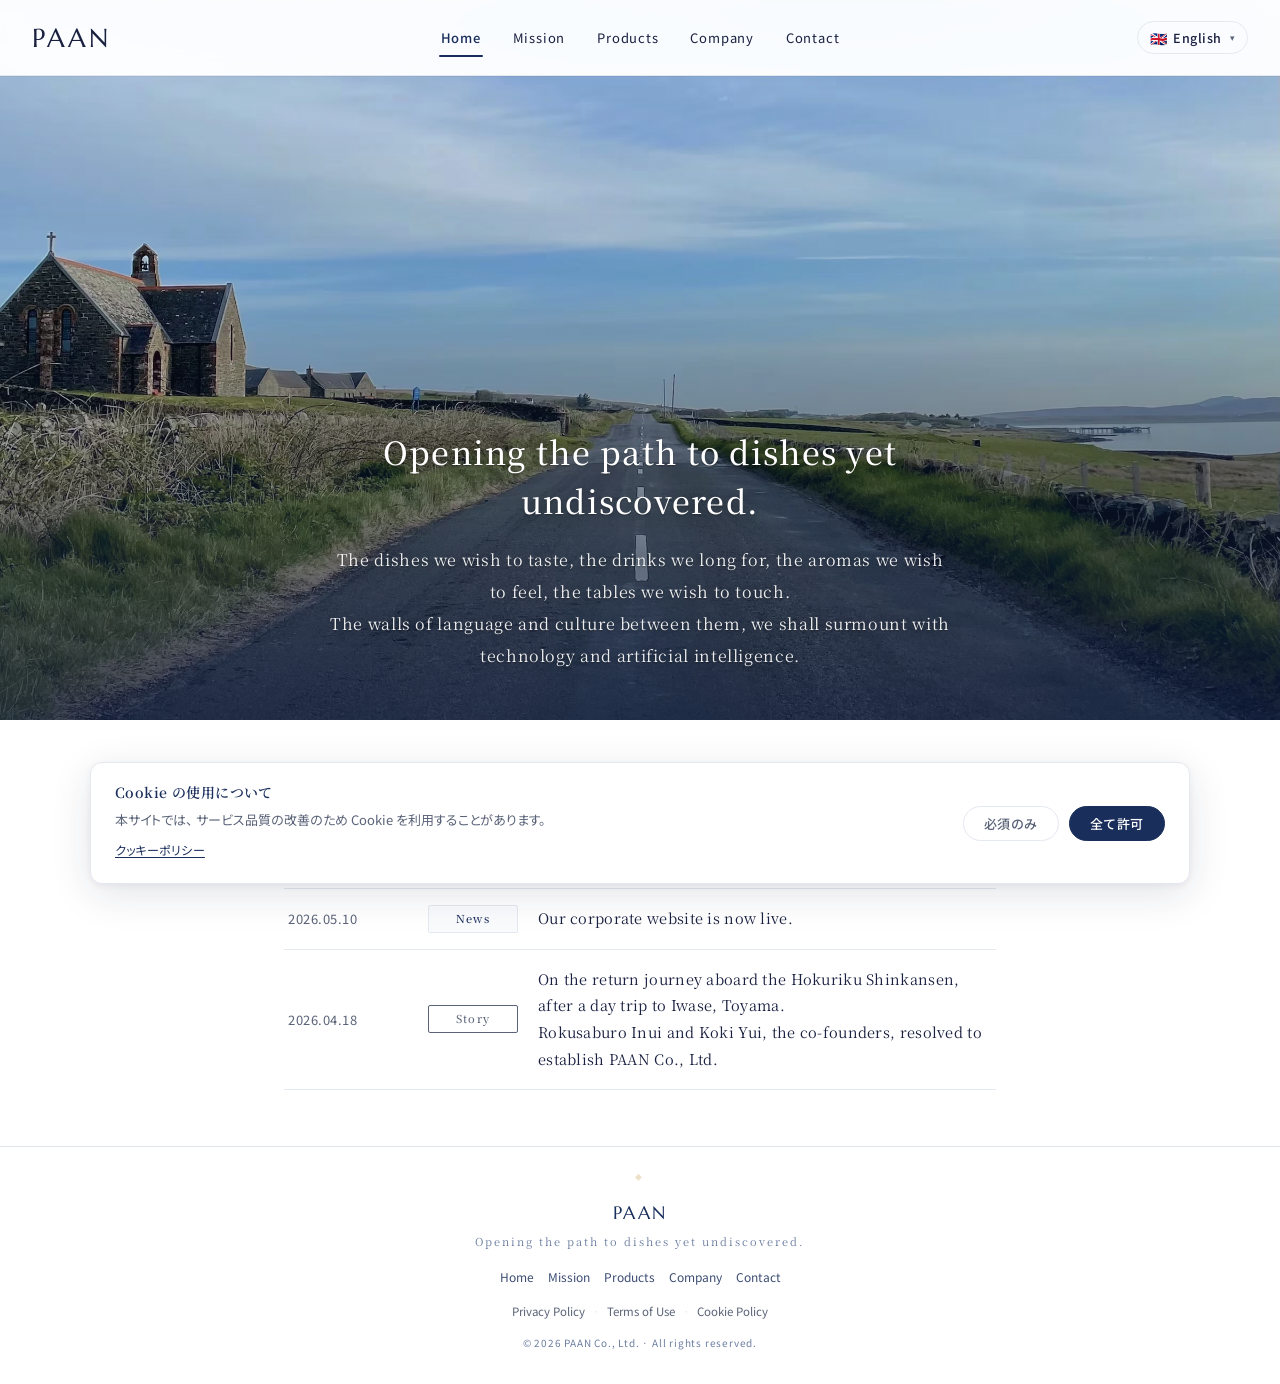
==== index.html @ 8533984a "v39: add planned launch dates to products, mission eyebrow to What We Miss, rewrite first product co" ====
<!DOCTYPE html>
<html lang="ja" class="no-js">
<head>
<meta charset="UTF-8">
<meta name="viewport" content="width=device-width, initial-scale=1.0, viewport-fit=cover">
<title data-i18n="seo.titles.index">株式会社PAAN — PAAN Co., Ltd.</title>
<meta name="description" data-i18n-attr="content:page.top.description" content="株式会社PAAN (PAAN Co., Ltd.) のコーポレートサイト。 食を通じた文化の橋渡しを、 テクノロジーと人工知能の力で。">
<meta name="keywords" data-i18n-attr="content:seo.keywords" content="株式会社PAAN, PAAN, 乾 禄三郎, 由井 恒輝">
<meta name="author" content="株式会社PAAN">
<meta name="publisher" content="株式会社PAAN">
<meta name="geo.region" content="JP-13">
<meta name="geo.placename" content="目黒区, 東京都">
<meta name="geo.position" content="35.6442;139.7000">
<meta name="ICBM" content="35.6442, 139.7000">
<meta name="theme-color" content="#1A2E5C">
<meta name="apple-mobile-web-app-title" content="PAAN">
<meta property="og:type" content="website">
<meta property="og:title" data-i18n-attr="content:seo.titles.index" content="株式会社PAAN — PAAN Co., Ltd.">
<meta property="og:description" data-i18n-attr="content:page.top.description" content="未だ見ぬ料理への道を拓く。">
<meta property="og:url" content="https://www.paan.co.jp/">
<meta property="og:site_name" data-i18n-attr="content:meta.site_name" content="株式会社PAAN">

<!-- SEO: canonical -->
<link rel="canonical" href="https://www.paan.co.jp/">

<!-- SEO: hreflang for 12 locales + x-default -->
<link rel="alternate" hreflang="ja" href="https://www.paan.co.jp/">
<link rel="alternate" hreflang="en" href="https://www.paan.co.jp/en">
<link rel="alternate" hreflang="zh-CN" href="https://www.paan.co.jp/zh-CN">
<link rel="alternate" hreflang="zh-TW" href="https://www.paan.co.jp/zh-TW">
<link rel="alternate" hreflang="ko" href="https://www.paan.co.jp/ko">
<link rel="alternate" hreflang="es" href="https://www.paan.co.jp/es">
<link rel="alternate" hreflang="fr" href="https://www.paan.co.jp/fr">
<link rel="alternate" hreflang="de" href="https://www.paan.co.jp/de">
<link rel="alternate" hreflang="it" href="https://www.paan.co.jp/it">
<link rel="alternate" hreflang="vi" href="https://www.paan.co.jp/vi">
<link rel="alternate" hreflang="id" href="https://www.paan.co.jp/id">
<link rel="alternate" hreflang="th" href="https://www.paan.co.jp/th">
<link rel="alternate" hreflang="x-default" href="https://www.paan.co.jp/">

<!-- OGP: og:image (= i18n.jsが言語別に書き換え) -->
<meta property="og:image" content="https://www.paan.co.jp/og/og-ja.png">
<meta property="og:image:width" content="1200">
<meta property="og:image:height" content="630">
<meta property="og:image:alt" content="PAAN">
<meta property="og:locale" content="ja_JP">
<meta property="og:locale:alternate" content="en_GB">
<meta property="og:locale:alternate" content="zh_CN">
<meta property="og:locale:alternate" content="zh_TW">
<meta property="og:locale:alternate" content="ko_KR">
<meta property="og:locale:alternate" content="es_ES">
<meta property="og:locale:alternate" content="fr_FR">
<meta property="og:locale:alternate" content="de_DE">
<meta property="og:locale:alternate" content="it_IT">
<meta property="og:locale:alternate" content="vi_VN">
<meta property="og:locale:alternate" content="id_ID">
<meta property="og:locale:alternate" content="th_TH">

<!-- Twitter Card -->
<meta name="twitter:card" content="summary_large_image">
<meta name="twitter:image" content="https://www.paan.co.jp/og/og-ja.png">

<link rel="icon" type="image/png" sizes="32x32" href="/favicon-32.png?v=39">
<link rel="icon" type="image/png" sizes="16x16" href="/favicon-16.png?v=39">
<link rel="shortcut icon" href="/favicon.ico?v=39">
<link rel="apple-touch-icon" sizes="180x180" href="/apple-touch-icon.png?v=39">
<link rel="manifest" href="/site.webmanifest">

<!-- v30.33: hero image preload for LCP -->
<link rel="preload" as="image" type="image/avif" href="/assets/hero/hero-islay-1600.avif" media="(min-width:721px)">
<link rel="preload" as="image" type="image/avif" href="/assets/hero/hero-islay-mobile-1200.avif" media="(max-width:720px)">
<link rel="preload" as="image" type="image/webp" href="/assets/hero/hero-islay-1600.webp" media="(min-width:721px)">
<link rel="preload" as="image" type="image/webp" href="/assets/hero/hero-islay-mobile-1200.webp" media="(max-width:720px)">
<link rel="preconnect" href="https://fonts.googleapis.com">
<link rel="preconnect" href="https://fonts.gstatic.com" crossorigin>
<link href="https://fonts.googleapis.com/css2?family=Marcellus&family=Playfair+Display:wght@400;500;600&family=Noto+Serif+JP:wght@400;500&family=Noto+Sans+JP:wght@400;500;700&display=swap" rel="stylesheet">

<link rel="stylesheet" href="/style.css?v=39">
<link rel="stylesheet" href="/cookie-consent.css?v=39">
<script src="/i18n.js" defer></script>
<script src="/header-footer.js" defer></script>
<script src="/paan-anim.js" defer></script>
<script src="/cookie-consent.js" defer></script>
<!-- v30.31: JSON-LD Organization for Google Knowledge Panel -->
<script type="application/ld+json">
{
  "@context": "https://schema.org",
  "@type": "Organization",
  "name": "株式会社PAAN",
  "alternateName": "PAAN Co., Ltd.",
  "url": "https://www.paan.co.jp",
  "logo": "https://www.paan.co.jp/icon-512.png",
  "image": "https://www.paan.co.jp/og/og-ja.png",
  "description": "食を通じて、 言葉と文化の壁を越え、 未だ見ぬ料理への道を拓く。 株式会社PAAN は、 PAAN シリーズを通じて、 食事の前にあるさまざまな悔しさにプロダクトで応えていきます。",
  "foundingDate": "2026-06-03",
  "founders": [
    {
      "@type": "Person",
      "name": "乾 禄三郎",
      "alternateName": "Rokusaburo INUI",
      "jobTitle": "代表取締役 / CEO"
    },
    {
      "@type": "Person",
      "name": "由井 恒輝",
      "alternateName": "Koki YUI",
      "jobTitle": "ジェネラルカウンセル / GC"
    }
  ],
  "address": {
    "@type": "PostalAddress",
    "streetAddress": "中目黒 3-5-20",
    "addressLocality": "目黒区",
    "addressRegion": "東京都",
    "postalCode": "153-0061",
    "addressCountry": "JP"
  },
  "sameAs": []
}
</script>

    <!-- v35: 他ページの prefetch (アイドル時に裏で取得、 遷移時に即時表示) -->
    <link rel="prefetch" href="/mission" as="document">
    <link rel="prefetch" href="/brand" as="document">
    <link rel="prefetch" href="/company" as="document">
    <link rel="prefetch" href="/contact" as="document">
    <link rel="prefetch" href="/message" as="document">
  </head>
<body data-site="paan">

<div id="site-header"></div>

<!-- HERO (v30.33: picture要素 + AVIF/WebP + fetchpriority=high で LCP 最適化) -->
<section class="hero">
  <picture class="hero-bg">
    <!-- AVIF: 最新ブラウザで使用 (= WebP より 30% 軽量) -->
    <source type="image/avif" media="(min-width:1280px)" srcset="/assets/hero/hero-islay-2400.avif">
    <source type="image/avif" media="(min-width:721px)" srcset="/assets/hero/hero-islay-1600.avif">
    <source type="image/avif" media="(min-width:481px)" srcset="/assets/hero/hero-islay-mobile-1200.avif">
    <source type="image/avif" srcset="/assets/hero/hero-islay-mobile-800.avif">
    <!-- WebP: フォールバック -->
    <source type="image/webp" media="(min-width:1280px)" srcset="/assets/hero/hero-islay-2400.webp">
    <source type="image/webp" media="(min-width:721px)" srcset="/assets/hero/hero-islay-1600.webp">
    <source type="image/webp" media="(min-width:481px)" srcset="/assets/hero/hero-islay-mobile-1200.webp">
    <source type="image/webp" srcset="/assets/hero/hero-islay-mobile-800.webp">
    <!-- 旧ブラウザ用 fallback (= WebPすら使えない場合) -->
    <img src="/assets/hero/hero-islay-1600.webp"
         alt=""
         loading="eager"
         fetchpriority="high"
         decoding="async"
         class="hero-bg-img">
  </picture>
  <div class="hero-content">
    <h1 class="hero-title" data-i18n="page.top.hero_title">未だ見ぬ料理への道を拓く。</h1>
    <p class="hero-sub" data-i18n="page.top.hero_sub">食べたい料理、 飲みたいお酒、 感じたい香り、 触れたい食卓。<br>その間にある言語と文化の壁を、 テクノロジーと人工知能の力で乗り越える。</p>
  </div>
</section>

<main class="page-wrap">

  <!-- NEWS -->
  <section class="info-section anim-reveal">
    <h2 class="info-h" data-i18n="page.top.news_h">お知らせ</h2>

    <ul class="news-list">
      <li class="news-item">
        <time class="news-date" datetime="2026-06-03">2026.06.03</time>
        <span class="news-tag tag-release" data-i18n="page.top.news_tag_release">設立</span>
        <span class="news-body" data-i18n="page.top.news_2026_06_03_release">株式会社PAANを設立予定です。</span>
      </li>
      <li class="news-item">
        <time class="news-date" datetime="2026-05-10">2026.05.10</time>
        <span class="news-tag tag-info" data-i18n="page.top.news_tag_info">お知らせ</span>
        <span class="news-body" data-i18n="page.top.news_2026_05_10_info">コーポレートサイトを公開しました。</span>
      </li>
      <li class="news-item">
        <time class="news-date" datetime="2026-04-18">2026.04.18</time>
        <span class="news-tag tag-story" data-i18n="page.top.news_tag_story">ストーリー</span>
        <span class="news-body" data-i18n="page.top.news_2026_04_18_story">新幹線の帰路、 富山県岩瀬町からの日帰り旅行を終えて。 共同創業者が、 株式会社PAAN の設立を決意しました。</span>
      </li>
    </ul>
  </section>

</main>

<div id="site-footer"></div>

</body>
</html>
---- style.css ----
/* ============================================
   PAAN Corporate Site v2
   menupaan.com 完全踏襲、 色のみ Royal Navy 系に置換
   ============================================ */

:root {
  /* === Color tokens === */
  /* menupaan: 主軸赤 #9B1C31 → PAAN: 主軸紺 #1A2E5C */
  --paan-primary:      #1A2E5C;   /* 主軸 royal navy (= menupaan #9B1C31 相当) */
  --paan-primary-deep: #0E1C3D;   /* hover 用 deep (= menupaan #7A1025 相当) */
  --paan-primary-soft: #6B7DA0;   /* sub label 紺グレー (= menupaan #C27680 相当) */
  --paan-gold:         #C9A961;   /* heritage gold (= menupaan diners theme と共通) */

  /* === Surfaces & lines === */
  --paan-bg:        #FFFFFF;
  --paan-card:      #FAFBFD;       /* 微寒色 (紺系の極淡い背景、 旧 #FDFAFB から青寄りへ) */
  --paan-line:      #E4E8F0;       /* menupaan #F0E4D9 相当 (紺系) */
  --paan-line-2:    #E0E5ED;       /* footer border 相当 (紺系統) */

  /* === Type colors === */
  --paan-ink:       #1A2040;       /* 本文 (= menupaan #3A1420 相当の濃紺) */
  --paan-ink-mid:   #5A6378;       /* 中間 (= menupaan #7A6968 相当) */
  --paan-ink-soft:  #8898B2;       /* 弱 (= menupaan #C27680 相当) */
}

* { margin:0; padding:0; box-sizing:border-box; }

/* v30.37: html背景を明示 (=ページ遷移時の黒チラつき防止) */
html {
  background:#FFFFFF;
}

body {
  font-family:'Noto Sans JP', -apple-system, 'Helvetica Neue', sans-serif;
  background:#FFFFFF;
  color:var(--paan-ink);
  line-height:1.8;
  -webkit-font-smoothing:antialiased;
  -moz-osx-font-smoothing:grayscale;
  text-rendering:optimizeLegibility;
  /* fixed header オフセット (menupaan踏襲) */
  padding-top:96px;
}

html { scroll-padding-top:108px; scroll-behavior:smooth; }

a { color:inherit; text-decoration:none; }

img { max-width:100%; height:auto; display:block; }

/* ============================================
   HEADER — menupaan.com 完全踏襲 (fixed + blur)
   ============================================ */
.mp-site-header {
  padding:20px 32px;
  display:flex;
  align-items:center;
  justify-content:space-between;
  border-bottom:1px solid var(--paan-line);
  background:rgba(255,255,255,0.96);
  backdrop-filter:saturate(160%) blur(14px);
  -webkit-backdrop-filter:saturate(160%) blur(14px);
  font-family:'Noto Sans JP', -apple-system, sans-serif;
  position:fixed;
  top:0; left:0; right:0;
  z-index:1000;
  will-change:transform;
  -webkit-transform:translate3d(0,0,0);
  transform:translate3d(0,0,0);
  box-shadow:0 1px 0 rgba(0,0,0,0.04);
}

.mp-site-header.mp-scrolled {
  box-shadow:0 2px 12px rgba(0,0,0,0.06);
}

.mp-site-header a { text-decoration:none; color:inherit; }

/* ロゴ — menupaan の MENU-PAAN 表記と完全同形式
   v3 (2026-05-10 ろくちゃん指示「ヘッダーnavの中央揃え微調整」):
   flex:1 を持たせて右側の mp-header-spacer (= flex:1) と対称化、
   ロゴ幅に依存せず mp-lp-nav が画面物理中央に揃う仕組み。 */
.mp-site-logo {
  font-family:'Marcellus', 'Noto Serif JP', serif;
  font-size:26px;
  color:var(--paan-primary);
  letter-spacing:3px;
  line-height:1;
  display:inline-flex;
  align-items:baseline;
  gap:10px;
  white-space:nowrap;
  flex-shrink:0;
  flex:1;
  justify-content:flex-start;
}

/* LP ナビ (menupaan踏襲: 中央寄せ、 下線 active 表示) */
.mp-lp-nav {
  display:flex;
  align-items:center;
  gap:28px;
  flex:1;
  justify-content:center;
}

.mp-lp-link {
  font-size:13px;
  letter-spacing:0.06em;
  color:#5a6378;
  padding:6px 2px;
  position:relative;
  transition:color 0.15s;
  white-space:nowrap;
}

.mp-lp-link:hover {
  color:var(--paan-primary);
}

.mp-lp-link.active {
  color:var(--paan-primary);
  font-weight:500;
}

.mp-lp-link.active::after {
  content:'';
  position:absolute;
  bottom:-2px;
  left:0; right:0;
  height:2px;
  border-radius:2px;
  background:var(--paan-primary);
}

/* 言語ドロップダウン (= 右側、 menupaan.com 完全踏襲)
   v17 (2026-05-11): 12言語対応の locale dropdown を追加
   ヘッダー右側に配置し、 mp-lp-nav (= 中央揃え) との左右対称を維持 */
.mp-locale-wrapper {
  position:relative;
  flex:1;
  display:flex;
  justify-content:flex-end;
}

.mp-locale-button {
  display:inline-flex;
  align-items:center;
  gap:6px;
  background:transparent;
  border:1px solid var(--paan-line);
  border-radius:999px;
  padding:6px 12px;
  font-family:'Noto Sans JP', sans-serif;
  font-size:12.5px;
  color:var(--paan-ink);
  cursor:pointer;
  transition:all 0.15s;
}

.mp-locale-button:hover {
  border-color:var(--paan-primary-soft);
  background:var(--paan-card);
}

.mp-locale-flag {
  font-size:14px;
  line-height:1;
}

.mp-locale-name {
  font-weight:500;
  letter-spacing:0.04em;
}

.mp-locale-arrow {
  font-size:9px;
  color:var(--paan-ink-mid);
  margin-left:2px;
}

.mp-locale-menu {
  position:absolute;
  top:calc(100% + 8px);
  right:0;
  min-width:280px;
  background:#FFFFFF;
  border:1px solid var(--paan-line);
  border-radius:8px;
  box-shadow:0 8px 24px rgba(26,32,64,0.10);
  padding:6px;
  display:none;
  grid-template-columns:1fr 1fr;
  gap:2px;
  z-index:1000;
}

.mp-locale-menu.is-open {
  display:grid;
}

.mp-locale-item {
  display:flex;
  align-items:center;
  gap:8px;
  padding:8px 10px;
  border-radius:6px;
  text-decoration:none;
  color:var(--paan-ink);
  font-size:12.5px;
  font-family:'Noto Sans JP', sans-serif;
  letter-spacing:0.02em;
  transition:background 0.12s;
}

.mp-locale-item:hover {
  background:var(--paan-card);
}

.mp-locale-item.is-current {
  background:var(--paan-card);
  font-weight:500;
}

.mp-locale-item-flag {
  font-size:15px;
  line-height:1;
  flex-shrink:0;
}

.mp-locale-item-name {
  flex:1;
  white-space:nowrap;
  overflow:hidden;
  text-overflow:ellipsis;
}

.mp-locale-item-check {
  color:var(--paan-primary);
  font-size:12px;
  margin-left:auto;
}

/* ============================================================
   v18: モバイル ハンバーガーメニュー + 全画面ドロワー
   デスクトップでは display:none、 モバイル (≤720px) で出現
   ============================================================ */
.mp-burger {
  display:none;
  flex-direction:column;
  justify-content:space-between;
  width:28px;
  height:20px;
  background:transparent;
  border:0;
  padding:0;
  cursor:pointer;
  flex-shrink:0;
}

.mp-burger-bar {
  display:block;
  width:100%;
  height:2px;
  background:var(--paan-primary);
  border-radius:2px;
  /* v30.36: 時間延長 + cubic-bezier で上品な変形 */
  transition: transform 0.4s cubic-bezier(0.68, -0.55, 0.27, 1.55), opacity 0.25s ease;
}

/* 開いた状態 (= ✕ 形に変形、 closeBtn を別途置くので任意) */
.mp-burger[aria-expanded="true"] .mp-burger-bar:nth-child(1) {
  transform:translateY(9px) rotate(45deg);
}
.mp-burger[aria-expanded="true"] .mp-burger-bar:nth-child(2) {
  opacity:0;
}
.mp-burger[aria-expanded="true"] .mp-burger-bar:nth-child(3) {
  transform:translateY(-9px) rotate(-45deg);
}

/* v30.10: MENU-PAAN完全踏襲のハンバーガー
   - ヘッダー直下、 右側に寄せた縦長パネル (= 全幅ではない)
   - 背景白 + 控えめshadow
   - 言語セクションはアコーディオン (= 初期は閉じて、 タップで展開) */
.mp-mobile-drawer {
  /* v30.37: 外側コンテナは即時表示/非表示。 アニメは drawer-inner で担当 */
  position:fixed;
  top:64px;
  left:0;
  right:0;
  bottom:0;
  background:transparent;
  z-index:9999;
  pointer-events:none;
  /* 閉じてる時は内側がアニメ後に invisible になるので、 クリックを透過 */
}

@media (max-width:480px) {
  .mp-mobile-drawer { top:60px; }
}

.mp-mobile-drawer.is-open {
  pointer-events:auto;
}

.mp-mobile-drawer-inner {
  position:absolute;
  top:0;
  right:0;
  /* v30.37: 上品な開閉アニメ */
  width:240px;
  max-width:calc(100vw - 28px);
  max-height:calc(100vh - 70px);
  background:#FFFFFF;
  padding:8px 0;
  overflow-y:auto;
  overflow-x:hidden;
  /* 動きの起点を右上 = 「メニューアイコンから生まれる」 ように
     初期 opacity:0 + translateY(-8px) + scale(0.96)
     開く時 (= is-open) はゆっくりふわっと開く (0.45秒)
     閉じる時 (= is-open外す) は素早く消える (0.22秒) */
  transform-origin: 100% 0;
  transform: translateY(-8px) scale(0.96);
  opacity: 0;
  visibility: hidden;
  transition:
    transform 0.22s cubic-bezier(0.4, 0, 1, 1),
    opacity 0.18s ease-out,
    visibility 0s linear 0.22s;
  box-shadow:0 14px 40px rgba(26, 46, 92, 0.18), 0 2px 10px rgba(26, 46, 92, 0.08);
  border:1px solid var(--paan-line);
  border-radius:10px;
  box-sizing:border-box;
}

.mp-mobile-drawer.is-open .mp-mobile-drawer-inner {
  transform: translateY(0) scale(1);
  opacity: 1;
  visibility: visible;
  /* 開く時はゆっくり、 上品なオーバーシュート風 cubic-bezier */
  transition:
    transform 0.45s cubic-bezier(0.16, 1, 0.3, 1),
    opacity 0.28s ease-out,
    visibility 0s linear 0s;
}

/* v30.37: ドロワー閉じる時もアニメを保持 (=is-open外しでcubic-bezier効く) */

/* v30.37: ドロワー内のメニュー項目を staggered で順番に登場
   ドロワー枠が動いてる途中から項目が現れ始める = 一連の流れに */
.mp-mobile-drawer .mp-mobile-link,
.mp-mobile-drawer .mp-mobile-locale-toggle {
  opacity: 0;
  transform: translateY(-4px);
  transition:
    opacity 0.3s ease-out,
    transform 0.4s cubic-bezier(0.16, 1, 0.3, 1);
}

.mp-mobile-drawer.is-open .mp-mobile-link,
.mp-mobile-drawer.is-open .mp-mobile-locale-toggle {
  opacity: 1;
  transform: translateY(0);
}

/* 順番遅延 — ドロワー枠が開き始めてから 0.15s 後に項目1番目が現れる、 以後 0.06s 間隔
   nav 5項目 + トグル = 計6項目 */
.mp-mobile-drawer.is-open .mp-mobile-link:nth-child(1)  { transition-delay: 0.15s; }
.mp-mobile-drawer.is-open .mp-mobile-link:nth-child(2)  { transition-delay: 0.21s; }
.mp-mobile-drawer.is-open .mp-mobile-link:nth-child(3)  { transition-delay: 0.27s; }
.mp-mobile-drawer.is-open .mp-mobile-link:nth-child(4)  { transition-delay: 0.33s; }
.mp-mobile-drawer.is-open .mp-mobile-link:nth-child(5)  { transition-delay: 0.39s; }
.mp-mobile-drawer.is-open .mp-mobile-locale-toggle      { transition-delay: 0.45s; }

/* v30.40: 言語アコーディオン展開時の locale-item を staggered で登場 */
.mp-mobile-locale-item {
  opacity: 0;
  transform: translateY(-4px);
  transition:
    opacity 0.25s ease-out,
    transform 0.3s cubic-bezier(0.16, 1, 0.3, 1);
}

/* アコーディオン展開状態 (= aria-expanded=true) */
.mp-mobile-locale-toggle[aria-expanded="true"] + .mp-mobile-locale-grid .mp-mobile-locale-item {
  opacity: 1;
  transform: translateY(0);
}

/* locale-item の staggered (= 12言語、 各40msずつ遅延) */
.mp-mobile-locale-toggle[aria-expanded="true"] + .mp-mobile-locale-grid .mp-mobile-locale-item:nth-child(1)  { transition-delay: 0.04s; }
.mp-mobile-locale-toggle[aria-expanded="true"] + .mp-mobile-locale-grid .mp-mobile-locale-item:nth-child(2)  { transition-delay: 0.08s; }
.mp-mobile-locale-toggle[aria-expanded="true"] + .mp-mobile-locale-grid .mp-mobile-locale-item:nth-child(3)  { transition-delay: 0.12s; }
.mp-mobile-locale-toggle[aria-expanded="true"] + .mp-mobile-locale-grid .mp-mobile-locale-item:nth-child(4)  { transition-delay: 0.16s; }
.mp-mobile-locale-toggle[aria-expanded="true"] + .mp-mobile-locale-grid .mp-mobile-locale-item:nth-child(5)  { transition-delay: 0.20s; }
.mp-mobile-locale-toggle[aria-expanded="true"] + .mp-mobile-locale-grid .mp-mobile-locale-item:nth-child(6)  { transition-delay: 0.24s; }
.mp-mobile-locale-toggle[aria-expanded="true"] + .mp-mobile-locale-grid .mp-mobile-locale-item:nth-child(7)  { transition-delay: 0.28s; }
.mp-mobile-locale-toggle[aria-expanded="true"] + .mp-mobile-locale-grid .mp-mobile-locale-item:nth-child(8)  { transition-delay: 0.32s; }
.mp-mobile-locale-toggle[aria-expanded="true"] + .mp-mobile-locale-grid .mp-mobile-locale-item:nth-child(9)  { transition-delay: 0.36s; }
.mp-mobile-locale-toggle[aria-expanded="true"] + .mp-mobile-locale-grid .mp-mobile-locale-item:nth-child(10) { transition-delay: 0.40s; }
.mp-mobile-locale-toggle[aria-expanded="true"] + .mp-mobile-locale-grid .mp-mobile-locale-item:nth-child(11) { transition-delay: 0.44s; }
.mp-mobile-locale-toggle[aria-expanded="true"] + .mp-mobile-locale-grid .mp-mobile-locale-item:nth-child(12) { transition-delay: 0.48s; }

/* reduced-motion: アニメ無効 */
@media (prefers-reduced-motion: reduce) {
  .mp-mobile-drawer-inner,
  .mp-mobile-drawer .mp-mobile-link,
  .mp-mobile-drawer .mp-mobile-locale-toggle,
  .mp-mobile-drawer .mp-mobile-locale-item {
    transition: none !important;
    transform: none !important;
  }
}

/* v30.10: クローズボタンは表示不要 */
.mp-mobile-close {
  display:none;
}

.mp-mobile-nav {
  display:flex;
  flex-direction:column;
  gap:0;
  margin-bottom:0;
}

.mp-mobile-link {
  /* v30.12: MENU-PAAN .mp-gear-item 完全踏襲
     padding:10px 18px / font-size:13px / 区切り線なし (= hover背景のみ) */
  display:flex;
  align-items:center;
  gap:8px;
  padding:10px 18px;
  font-family:'Noto Sans JP', sans-serif;
  font-size:13px;
  font-weight:400;
  color:var(--paan-ink);
  text-decoration:none;
  letter-spacing:0.02em;
  border-bottom:0;
  transition:background 0.12s, color 0.12s;
  box-sizing:border-box;
}

/* v30.15: ホームSVGアイコン */
.mp-mobile-link-icon {
  display:inline-flex;
  align-items:center;
  justify-content:center;
  color:var(--paan-ink-mid);
  flex-shrink:0;
  transition:color 0.12s;
}

.mp-mobile-link:hover .mp-mobile-link-icon,
.mp-mobile-link.active .mp-mobile-link-icon {
  color:var(--paan-primary);
}

.mp-mobile-link:hover {
  background:#F5F7FB;
  color:var(--paan-primary);
}

.mp-mobile-link.active {
  background:#F5F7FB;
  color:var(--paan-primary);
  font-weight:500;
}

.mp-mobile-locale-section {
  margin-top:0;
  padding-top:0;
  border-top:0;
}

/* v30.12: 言語アコーディオントグル MENU-PAAN .mp-gear-lang-summary 準拠
   = .mp-gear-item と同じパディング 10px 18px、 font-size 13px */
.mp-mobile-locale-toggle {
  display:flex;
  align-items:center;
  justify-content:space-between;
  width:100%;
  padding:10px 18px;
  background:transparent;
  border:0;
  border-top:1px solid var(--paan-line);
  cursor:pointer;
  font-family:'Noto Sans JP', sans-serif;
  font-size:13px;
  font-weight:400;
  color:var(--paan-ink);
  letter-spacing:0.02em;
  text-align:left;
  transition:background 0.12s, color 0.12s;
  box-sizing:border-box;
}

.mp-mobile-locale-toggle:hover {
  background:#F5F7FB;
  color:var(--paan-primary);
}

.mp-mobile-locale-toggle-label {
  font-family:'Noto Sans JP', sans-serif;
  font-size:13px;
  letter-spacing:0.02em;
  color:inherit;
  flex:1;
}

/* v30.15: 言語トグルの地球儀SVG */
.mp-mobile-locale-toggle-icon {
  display:inline-flex;
  align-items:center;
  justify-content:center;
  margin-right:8px;
  color:var(--paan-ink-mid);
  flex-shrink:0;
  transition:color 0.12s;
}

.mp-mobile-locale-toggle:hover .mp-mobile-locale-toggle-icon,
.mp-mobile-locale-toggle[aria-expanded="true"] .mp-mobile-locale-toggle-icon {
  color:var(--paan-primary);
}

.mp-mobile-locale-toggle-chevron {
  font-size:11px;
  color:var(--paan-ink-mid);
  transition:transform 0.15s ease;
  margin-left:8px;
}

.mp-mobile-locale-toggle[aria-expanded="true"] .mp-mobile-locale-toggle-chevron {
  transform:rotate(180deg);
}

.mp-mobile-locale-label {
  display:none;
}

/* v30.12: アコーディオン本体 MENU-PAAN .mp-gear-lang-list 準拠
   2列grid + 紺の薄背景 + fadeInアニメ */
.mp-mobile-locale-grid {
  display:none;
  grid-template-columns:1fr 1fr;
  gap:0;
  background:#F5F7FB;
  border-top:1px solid var(--paan-line);
  animation:paanLangFadeIn 0.18s ease-out;
}

.mp-mobile-locale-grid.is-expanded {
  display:grid;
}

@keyframes paanLangFadeIn {
  from { opacity:0; }
  to { opacity:1; }
}

.mp-mobile-locale-item {
  display:flex;
  align-items:center;
  gap:5px;
  /* v30.14: padding 14px/8px → 10px/6px、 gap 6px → 5px (= 240px幅に収める) */
  padding:9px 6px 9px 10px;
  border-radius:0;
  text-decoration:none;
  color:var(--paan-ink);
  font-size:12px;
  font-family:'Noto Sans JP', sans-serif;
  transition:background 0.12s, color 0.12s;
}

.mp-mobile-locale-item:hover,
.mp-mobile-locale-item:active {
  background:rgba(26,46,92,0.05);
  color:var(--paan-primary);
}

.mp-mobile-locale-item.is-current {
  color:var(--paan-primary);
  font-weight:500;
  background:rgba(26,46,92,0.04);
}

.mp-mobile-locale-flag {
  font-size:14px;
  line-height:1;
  flex-shrink:0;
}

.mp-mobile-locale-name {
  flex:1;
  white-space:nowrap;
  overflow:hidden;
  text-overflow:ellipsis;
}

.mp-mobile-locale-check {
  color:var(--paan-primary);
  font-size:11px;
  margin-left:auto;
}

@media (max-width:720px) {
  /* v18: モバイルでは PC用ナビ・言語ドロップダウンを隠して、 ハンバーガー方式に切替 */
  .mp-lp-nav { display:none !important; }
  .mp-locale-wrapper { display:none !important; }
  .mp-burger { display:flex !important; }
}

@media (max-width:720px) {
  body { padding-top:72px; }
  html { scroll-padding-top:84px; }
  .mp-site-header { padding:14px 18px; justify-content:space-between; }
  .mp-site-logo { font-size:20px; letter-spacing:2px; flex:0 0 auto; }
}

@media (max-width:480px) {
  .mp-site-header { padding:12px 16px; }
}

/* ============================================
   HERO (menupaan踏襲: 背景画像 + 白いoverlay)
   ============================================ */
/* ============================================
   HERO (v30: アイラ島写真を主役、 白文字 + 下からダークグラデーション)
   v30.1: bodyのpadding-top:96px に重ねるため、 margin-top:-96px + padding-top:96px
   ============================================ */
.hero {
  position:relative;
  /* v30.1: body の padding-top:96px を相殺してヘッダー裏まで広げる */
  margin-top:-96px;
  padding:96px 24px 0;
  /* v30: テキスト位置を下寄りに (= 道の手前 = ユーザー視点) */
  min-height:640px;
  display:flex;
  flex-direction:column;
  justify-content:flex-end;
  text-align:center;
  /* v34: プレースホルダを Royal Navy 暗系に統一
     旧 #FFFFFF (v31.3): 画像 fade-in 中に白が透けて「白フラッシュ」感が出てた
     新 #0E1C3D: 画像と同系色なので fade-in が静かに収まる */
  background-color: #0E1C3D;
  overflow:hidden;
}

/* v30.33: hero-bg = picture/img を背景画像のように敷く */
.hero-bg,
.hero-bg-img {
  position:absolute;
  inset:0;
  width:100%;
  height:100%;
  object-fit:cover;
  object-position:center center;
  z-index:0;
}

.hero-bg-img {
  /* v34: シンプル fade-in、 0.6s
     Royal Navy 暗背景の上に画像が静かに現れる */
  opacity:0;
  animation: heroFadeIn 0.6s ease-out forwards;
}

@keyframes heroFadeIn {
  from { opacity: 0; }
  to   { opacity: 1; }
}

/* hero-content は picture の上に重ねる */
.hero-content {
  position:relative;
  z-index:2;
  display:flex;
  flex-direction:column;
  justify-content:flex-end;
  flex:1;
}

/* デスクトップ高解像度 (v30.33: 画像はpicture要素が担当、 サイズだけ) */
@media (min-width:1280px) {
  .hero {
    min-height:720px;
  }
}

/* モバイル: 高さ調整 (v30.33: picture が縦構図 4:5 画像を担当) */
@media (max-width:720px) {
  .hero {
    min-height:620px;
    padding:96px 20px 0;
  }
  /* モバイルは縦構図、 道の真ん中をフォーカス */
  .hero .hero-bg-img {
    object-position:center 35%;
  }
}

@media (max-width:480px) {
  .hero {
    min-height:600px;
  }
}

/* v34.3: 下からのダークグラデーションオーバーレイ
   - 画像が現れた後 (0.4s delay) に暗グラデが上から乗ってくる
   - 旧 v34: 0s から opacity:1 → 画像 fade 中に 「暗背景+暗グラデ+薄画像」 で黒ちらつき発生
   - 新 v34.3: 画像が出揃ったタイミングで暗グラデが重なる → 黒ちらつき解消 */
.hero::before {
  content:'';
  position:absolute;
  inset:0;
  background:linear-gradient(
    180deg,
    rgba(14,28,61,0.05) 0%,
    rgba(14,28,61,0.15) 40%,
    rgba(14,28,61,0.55) 75%,
    rgba(14,28,61,0.78) 100%
  );
  z-index:1;
  pointer-events:none;
  opacity:0;
  animation: heroOverlayIn 0.5s ease-out 0.4s forwards;
}

@keyframes heroOverlayIn {
  from { opacity: 0; }
  to   { opacity: 1; }
}

/* v30.36: .hero > * は hero-content と ::before のみに適用 (= picture を除外)
   旧 .hero > * { position:relative; z-index:2 } は picture の position:absolute を潰してた */
.hero > .hero-content {
  position:relative;
  z-index:2;
}

.hero-title {
  font-family:'Noto Serif JP', serif;
  font-size:32px;
  font-weight:500;
  /* v30: 紺 → 白文字 */
  color:#FFFFFF;
  letter-spacing:0.04em;
  line-height:1.55;
  margin:0 auto 18px;
  max-width:680px;
  /* v30: 影で可読性ブースト */
  text-shadow:0 2px 24px rgba(0,0,0,0.45), 0 1px 2px rgba(0,0,0,0.3);
}

.hero-sub {
  font-family:'Noto Serif JP', serif;
  font-size:16px;
  font-weight:400;
  /* v30: 中間グレー → 白に近い淡色 */
  color:rgba(255,255,255,0.92);
  letter-spacing:0.04em;
  line-height:2;
  margin:0 auto 48px;
  max-width:620px;
  /* v22: CJK改行 (= 「乗り越える」割れ防止) — 維持 */
  word-break:keep-all;
  overflow-wrap:break-word;
  line-break:strict;
  text-wrap:pretty;
  /* v30: 影 */
  text-shadow:0 1px 16px rgba(0,0,0,0.5), 0 1px 2px rgba(0,0,0,0.35);
}

@media (max-width:720px) {
  .hero-title { font-size:26px; line-height:1.55; margin:0 auto 14px; }
  .hero-sub { font-size:14.5px; line-height:1.95; margin-bottom:36px; }
}

@media (max-width:480px) {
  .hero-title { font-size:23px; }
  .hero-sub { font-size:13.5px; margin-bottom:32px; }
}

/* ============================================
   SUB-HERO (v30: サブページ用ヒーロー、 4ページ個別画像)
   v30.2: 高さをトップヒーローと同等に拡大、 可読性改善
   ============================================ */
.sub-hero {
  position:relative;
  /* body padding-top:96px を相殺 */
  margin-top:-96px;
  padding:96px 24px 0;
  /* v30.2: トップヒーローと同等の存在感 */
  min-height:640px;
  display:flex;
  flex-direction:column;
  justify-content:flex-end;
  text-align:center;
  /* v34: プレースホルダを Royal Navy 暗に統一 (= 白フラッシュ防止) */
  background-color: #0E1C3D;
  overflow:hidden;
}

/* v30.33: sub-hero 内の picture/img を背景画像のように敷く (= hero と同じ仕組み) */
.sub-hero .hero-bg,
.sub-hero .hero-bg-img {
  position:absolute;
  inset:0;
  width:100%;
  height:100%;
  object-fit:cover;
  object-position:center center;
  z-index:0;
}

.sub-hero .hero-bg-img {
  /* v34: シンプル fade-in、 0.6s */
  opacity:0;
  animation: heroFadeIn 0.6s ease-out forwards;
}

.sub-hero .hero-content {
  position:relative;
  z-index:2;
  display:flex;
  flex-direction:column;
  justify-content:flex-end;
  flex:1;
}

@media (min-width:1280px) {
  .sub-hero { min-height:720px; }
}

@media (max-width:720px) {
  .sub-hero {
    /* v30.7: モバイルでも3:2横長を維持 (= 元画像の比率そのまま) */
    min-height:0;
    height:auto;
    aspect-ratio:3/2;
    padding:96px 16px 20px;
  }

  /* モバイル用グラデーション: 上はクリア、 下を濃くしてテキスト可読性確保 */
  .sub-hero::before {
    background:linear-gradient(
      180deg,
      rgba(14,28,61,0.10) 0%,
      rgba(14,28,61,0.10) 35%,
      rgba(14,28,61,0.50) 65%,
      rgba(14,28,61,0.80) 100%
    );
  }
}

@media (max-width:480px) {
  .sub-hero {
    aspect-ratio:3/2;
    min-height:0;
  }
}

/* v34: sub-hero の背景色プレースホルダも Royal Navy 暗に統一 (= 白フラッシュ防止) */
.sub-hero-mission,
.sub-hero-brand,
.sub-hero-message,
.sub-hero-company,
.sub-hero-contact { background-color: #0E1C3D; }

/* v34.3: sub-hero グラデーション、 画像が見え始めてから乗せる (黒ちらつき防止) */
.sub-hero::before {
  content:'';
  position:absolute;
  inset:0;
  background:linear-gradient(
    180deg,
    rgba(14,28,61,0.18) 0%,
    rgba(14,28,61,0.10) 35%,
    rgba(14,28,61,0.60) 70%,
    rgba(14,28,61,0.85) 100%
  );
  z-index:1;
  pointer-events:none;
  opacity:0;
  animation: heroOverlayIn 0.5s ease-out 0.4s forwards;
}

.sub-hero > * { position:relative; z-index:2; }

.sub-hero .page-eyebrow {
  font-family:'Marcellus', serif;
  font-size:13px;
  letter-spacing:0.28em;
  /* v30: ゴールド on dark (= 上品さブースト) */
  color:var(--paan-gold);
  text-transform:uppercase;
  margin:0 auto 18px;
  text-shadow:0 1px 12px rgba(0,0,0,0.6), 0 1px 2px rgba(0,0,0,0.4);
}

.sub-hero .page-title {
  font-family:'Noto Serif JP', serif;
  font-size:32px;
  font-weight:500;
  color:#FFFFFF;
  letter-spacing:0.04em;
  line-height:1.55;
  margin:0 auto 48px;
  max-width:680px;
  /* v30.2: 影を強化、 屋根や暗いエリアでも読めるように */
  text-shadow:0 2px 24px rgba(0,0,0,0.7), 0 1px 4px rgba(0,0,0,0.55), 0 0 1px rgba(0,0,0,0.4);
}

.sub-hero .page-title strong {
  font-weight:500;
  /* v30.3: main内の .page-title strong = 紺(--paan-primary) を上書き、 ヒーロー内では白 */
  color:#FFFFFF;
}

@media (max-width:720px) {
  .sub-hero .page-eyebrow { font-size:11px; letter-spacing:0.22em; margin-bottom:10px; }
  /* v30.7: 3:2比モバイル時、 高さ250px内にテキスト収めるためコンパクト化 */
  .sub-hero .page-title { font-size:21px; margin-bottom:16px; }
}

@media (max-width:480px) {
  .sub-hero .page-eyebrow { font-size:10px; margin-bottom:8px; }
  .sub-hero .page-title { font-size:18px; margin-bottom:14px; }
}

/* ============================================
   PAGE WRAP (menupaan踏襲: 760px / 48-24-40)
   ============================================ */
.page-wrap {
  max-width:760px;
  margin:0 auto;
  padding:48px 24px 40px;
}

.page-eyebrow {
  font-family:'Marcellus', serif;
  font-size:13px;
  color:var(--paan-primary-soft);
  letter-spacing:0.22em;
  text-transform:uppercase;
  text-align:center;
  margin-bottom:14px;
}

.page-title {
  font-family:'Noto Serif JP', serif;
  font-size:30px;
  font-weight:500;
  letter-spacing:0.05em;
  line-height:1.55;
  color:var(--paan-ink);
  text-align:center;
  margin-bottom:32px;
}

/* ============================================
   SECTIONS (menupaan info-section 完全踏襲)
   ============================================ */
.info-section {
  margin-bottom:40px;
}

.info-h {
  font-family:'Noto Serif JP', serif;
  font-size:20px;
  font-weight:500;
  letter-spacing:0.06em;
  color:var(--paan-ink);
  margin-bottom:20px;
  padding-bottom:14px;
  border-bottom:1px solid var(--paan-line);
}

.info-grid {
  background:var(--paan-card);
  border:1px solid var(--paan-line);
  border-radius:6px;
  padding:8px 24px;
}

.info-row {
  display:grid;
  grid-template-columns:180px 1fr;
  gap:20px;
  padding:16px 0;
  border-bottom:1px solid var(--paan-line);
}

.info-row:last-child { border-bottom:none; }

.info-key {
  font-family:'Noto Serif JP', serif;
  font-size:13.5px;
  color:var(--paan-ink-mid);
  letter-spacing:0.06em;
  /* v23: CJKの意味単位で折り返し (= 「ジェネラルカウンセ/ル」が割れる問題対応) */
  word-break:keep-all;
  overflow-wrap:break-word;
  line-break:strict;
}

.info-val {
  /* v30.29: 旧 Noto Sans (ボディ継承) → セリフ統一で温かみUP */
  font-family:'Noto Serif JP', 'Hiragino Mincho ProN', 'Yu Mincho', serif;
  font-size:14.5px;
  color:var(--paan-ink);
  line-height:1.85;
  letter-spacing:0.02em;
}

.info-val a {
  color:var(--paan-primary);
  border-bottom:1px solid var(--paan-primary);
  padding-bottom:1px;
}

/* ============================================
   NEWS LIST (info-section 内に置く想定)
   ============================================ */
.news-list {
  list-style:none;
  border-top:1px solid var(--paan-line);
}

.news-item {
  display:grid;
  grid-template-columns:120px 90px 1fr;
  gap:20px;
  align-items:center;
  padding:16px 4px;
  border-bottom:1px solid var(--paan-line);
}

.news-date {
  /* v30.16: 旧 Marcellus は数字「2026.06.03」 が旧スタイル数字 (oldstyle figures) で
     表示されて「へんてこりん」 だったため、 モダンな等幅寄りフォントに変更 */
  font-family:'SF Mono', 'Menlo', 'Consolas', 'Roboto Mono', 'Noto Sans JP', monospace, sans-serif;
  font-size:13px;
  letter-spacing:0.04em;
  color:var(--paan-ink-mid);
  font-variant-numeric:tabular-nums;
}

.news-tag {
  display:inline-block;
  font-family:'Noto Serif JP', serif;
  font-size:11px;
  font-weight:500;
  letter-spacing:0.10em;
  padding:3px 10px;
  border-radius:2px;
  text-align:center;
  white-space:nowrap;
}

.tag-release { background:var(--paan-primary); color:#FFFFFF; }
.tag-product { background:var(--paan-gold); color:#FFFFFF; }
.tag-info    { background:var(--paan-card); color:var(--paan-primary); border:1px solid var(--paan-line); }
.tag-story   { background:transparent; color:var(--paan-ink-mid); border:1px solid var(--paan-ink-mid); }

.news-body {
  /* v30.28: 旧 Noto Sans JP は人工的すぎたため、 サイト全体のセリフ系統に統一 */
  font-family:'Noto Serif JP', 'Hiragino Mincho ProN', 'Yu Mincho', serif;
  font-size:14.5px;
  color:var(--paan-ink);
  letter-spacing:0.02em;
  line-height:1.85;
  /* v37: i18n辞書の \n を改行として表示 (= 4/18 ストーリーの2行表示) */
  white-space:pre-line;
}

.news-body a {
  color:var(--paan-primary);
  border-bottom:1px solid var(--paan-primary);
  padding-bottom:1px;
}

@media (max-width:720px) {
  /* v30.17: モバイル時は「日付+タグ」 を1行目、 本文を2行目に
     縦方向の節約 (= 旧3行: 日付→タグ→本文 → 新2行: [日付タグ]→本文) */
  .news-item {
    grid-template-columns:auto auto 1fr;
    grid-template-areas:
      "date tag spacer"
      "body body body";
    column-gap:12px;
    row-gap:8px;
    padding:14px 4px;
    align-items:center;
  }
  .news-date { grid-area:date; }
  .news-tag { grid-area:tag; justify-self:start; }
  .news-body { grid-area:body; }
}

/* ============================================
   MISSION PAGE — menupaan 完全踏襲、 5章構成 + Founder's Story
   ============================================ */

/* セクション (info-section と並列の汎用) */
.section {
  margin-bottom:48px;
}

/* v30.8: page-wrap内の最後のセクションは下マージン削除 (= page-wrapのpadding-bottomで足りる) */
.page-wrap > .section:last-child,
.page-wrap > .info-section:last-child {
  margin-bottom:0;
}

.section-eyebrow-sm {
  font-family:'Marcellus', serif;
  font-size:12px;
  color:var(--paan-primary-soft);
  letter-spacing:0.18em;
  text-transform:uppercase;
  margin-bottom:12px;
}

.section-h {
  font-family:'Noto Serif JP', serif;
  font-size:22px;
  font-weight:500;
  letter-spacing:0.05em;
  line-height:1.6;
  color:var(--paan-ink);
  margin-bottom:24px;
  padding-bottom:16px;
  border-bottom:1px solid var(--paan-line);
}

.section-body p {
  font-family:'Noto Serif JP', serif;
  font-size:15.5px;
  line-height:1.95;
  letter-spacing:0.04em;
  color:var(--paan-ink);
  margin-bottom:20px;
}

.section-body p strong {
  color:var(--paan-primary);
  font-weight:500;
}

.section-body p:last-child { margin-bottom:0; }

/* v37: PAAN の由来 3項目リスト (= 汎/Pan/擬音) */
.name-origin-list {
  list-style:none;
  margin:0 0 24px;
  padding:0;
}
.name-origin-list li {
  font-family:'Noto Serif JP', serif;
  font-size:15px;
  line-height:1.9;
  letter-spacing:0.04em;
  color:var(--paan-ink);
  padding:14px 0 14px 28px;
  position:relative;
  border-bottom:1px solid var(--paan-line);
}
.name-origin-list li:last-child { border-bottom:none; }
.name-origin-list li::before {
  content:'◆';
  position:absolute;
  left:0;
  top:14px;
  color:var(--paan-gold, #C9A24B);
  font-size:11px;
  line-height:1.9;
}

/* page-title 内の strong (= 強調) */
.page-title strong {
  color:var(--paan-primary);
  font-weight:500;
}

/* ============ FOUNDER'S STORY (menupaan v315 踏襲) ============ */
.founder-section {
  margin-top:64px;
  padding:48px 0 0;
  border-top:1px solid var(--paan-line);
}

.founder-section .section-eyebrow-sm {
  font-family:'Marcellus', serif;
  font-size:11px;
  color:var(--paan-primary-soft);
  letter-spacing:0.24em;
  text-transform:uppercase;
  margin-bottom:14px;
  text-align:center;
}

.founder-section .section-h {
  font-family:'Noto Serif JP', serif;
  font-size:24px;
  font-weight:500;
  line-height:1.6;
  letter-spacing:0.04em;
  color:var(--paan-ink);
  text-align:center;
  margin-bottom:32px;
  padding-bottom:0;
  border-bottom:none;
}

.founder-story-body {
  font-family:'Noto Serif JP', serif;
  font-size:15px;
  line-height:1.95;
  color:var(--paan-ink);
  letter-spacing:0.03em;
}

.founder-story-body p {
  margin:0 0 18px;
}

.founder-story-body p:last-of-type {
  margin-bottom:0;
}

.founder-story-body em {
  font-family:'Marcellus', 'Noto Serif JP', serif;
  font-style:normal;
  font-weight:500;
  color:var(--paan-primary);
  letter-spacing:0.05em;
}

.founder-story-body strong {
  color:var(--paan-primary);
  font-weight:500;
}

.founder-divider {
  width:32px;
  height:1px;
  background:var(--paan-primary-soft);
  margin:24px auto;
  border:none;
}

/* 著者署名 (右揃え、 menupaan v316-perf15 踏襲) */
.founder-signature {
  text-align:right;
  margin-top:32px;
  display:flex;
  flex-direction:column;
  gap:6px;
}

.founder-signature-name {
  font-family:'Noto Serif JP', serif;
  font-size:18px;
  color:var(--paan-ink);
  letter-spacing:0.18em;
  font-weight:500;
  line-height:1.4;
}

.founder-signature-title {
  font-family:'Noto Serif JP', serif;
  font-size:12.5px;
  color:var(--paan-ink-mid);
  letter-spacing:0.06em;
  line-height:1.5;
  font-style:italic;
}

@media (max-width:720px) {
  .section { margin-bottom:32px; }
  .founder-section { margin-top:48px; padding-top:36px; }
  .founder-section .section-h { font-size:20px; line-height:1.55; margin-bottom:22px; }
  .founder-story-body { font-size:14px; line-height:1.9; }
  .founder-story-body p { margin-bottom:14px; }
}

/* ============================================
   MISSION PAGE — v6 全面書き直し対応
   ============================================ */

/* Opening statement card (page-title 直下の引用ブロック) */
.mission-statement {
  margin:8px 0 56px;
  padding:40px 32px;
  background:var(--paan-card);
  border:1px solid var(--paan-line);
  border-radius:6px;
  text-align:center;
}

.mission-lead {
  font-family:'Noto Serif JP', serif;
  font-size:18px;
  font-weight:500;
  line-height:2.1;
  letter-spacing:0.08em;
  color:var(--paan-primary);
  margin:0;
}

/* Story-style sections (Five Small Regrets) */
.story-lead {
  font-family:'Noto Serif JP', serif;
  font-size:17px;
  font-weight:500;
  letter-spacing:0.06em;
  color:var(--paan-primary);
  margin:32px 0 12px !important;
  line-height:1.6;
}

.section-body > .story-lead:first-child {
  margin-top:8px !important;
}

.story-divider {
  width:32px;
  height:1px;
  background:var(--paan-primary-soft);
  margin:32px auto;
  border:none;
  opacity:0.5;
}

.story-coda {
  margin-top:40px !important;
  padding-top:32px;
  border-top:1px solid var(--paan-line);
  font-family:'Noto Serif JP', serif;
  font-size:15.5px !important;
  line-height:2.0 !important;
  letter-spacing:0.04em !important;
  color:var(--paan-ink) !important;
}

@media (max-width:720px) {
  .mission-statement { padding:28px 22px; margin-bottom:40px; }
  .mission-lead { font-size:15px; line-height:2.0; letter-spacing:0.06em; }
  .story-lead { font-size:15px; margin:24px 0 10px !important; }
  .story-divider { margin:24px auto; }
  .story-coda { font-size:14px !important; padding-top:24px; margin-top:32px !important; }
}

/* ============================================
   BRAND PAGE
   ============================================ */
.brand-card {
  background:var(--paan-card);
  border:1px solid var(--paan-line);
  border-radius:6px;
  padding:32px 28px;
  margin-bottom:20px;
}

/* MENU-PAAN テーマカラーバリアント (= ボルドー基調)
   左側に2pxのアクセント帯を入れて、 ブランドの存在を視覚的に明示 */
.brand-card--menupaan {
  border-left:3px solid #9B1C31;
  background:linear-gradient(to right, rgba(155,28,49,0.025) 0%, var(--paan-card) 8%);
}

.brand-card--menupaan .status-dot-live {
  background:#9B1C31;
  box-shadow:0 0 0 0 rgba(155,28,49,0.55);
  animation:pulse-menupaan 2.4s infinite;
}

.brand-card--menupaan .brand-card-name {
  color:#9B1C31;
}

.brand-card--menupaan .brand-card-tagline {
  color:#7A1525;
}

@keyframes pulse-menupaan {
  0%   { box-shadow:0 0 0 0 rgba(155,28,49,0.45); }
  70%  { box-shadow:0 0 0 9px rgba(155,28,49,0); }
  100% { box-shadow:0 0 0 0 rgba(155,28,49,0); }
}

.brand-card-status {
  display:inline-flex;
  align-items:center;
  gap:8px;
  font-family:'Marcellus', serif;
  font-size:11.5px;
  letter-spacing:0.18em;
  text-transform:uppercase;
  color:var(--paan-ink-mid);
  margin-bottom:18px;
}

.status-dot {
  width:7px;
  height:7px;
  border-radius:50%;
  display:inline-block;
}

.status-dot-live {
  background:var(--paan-primary);
  box-shadow:0 0 0 0 rgba(26,46,92,0.55);
  animation:pulse 2.4s infinite;
}

@keyframes pulse {
  0%   { box-shadow:0 0 0 0   rgba(26,46,92,0.55); }
  70%  { box-shadow:0 0 0 9px rgba(26,46,92,0); }
  100% { box-shadow:0 0 0 0   rgba(26,46,92,0); }
}

.status-dot-soon { background:var(--paan-line); border:1px solid var(--paan-ink-soft); }

/* v38.1: プロダクトA「テスト中」 を赤で強調 (= 進行中の活気) */
.brand-card-status--testing { color:#9B1C31; }
.status-dot-testing {
  background:#9B1C31;
  box-shadow:0 0 0 0 rgba(155,28,49,0.55);
  animation:pulse-testing 2.4s infinite;
}
@keyframes pulse-testing {
  0%   { box-shadow:0 0 0 0   rgba(155,28,49,0.55); }
  70%  { box-shadow:0 0 0 9px rgba(155,28,49,0); }
  100% { box-shadow:0 0 0 0   rgba(155,28,49,0); }
}

.brand-card-name {
  font-family:'Marcellus', serif;
  font-size:28px;
  letter-spacing:0.10em;
  color:var(--paan-primary);
  margin-bottom:6px;
  font-weight:400;
}

.brand-card-name-sm {
  font-family:'Noto Serif JP', serif;
  font-size:17px;
  letter-spacing:0.05em;
  color:var(--paan-ink);
  margin-bottom:6px;
  font-weight:500;
}

.brand-card-tagline {
  font-family:'Noto Serif JP', serif;
  font-size:14px;
  letter-spacing:0.06em;
  color:var(--paan-primary);
  font-weight:500;
  margin-bottom:22px;
}

.brand-card-tagline-sm {
  font-size:12.5px;
  letter-spacing:0.04em;
  color:var(--paan-ink-soft);
  margin-bottom:18px;
}

.brand-card-body {
  font-family:'Noto Serif JP', serif;
  font-size:14px;
  line-height:1.95;
  color:var(--paan-ink);
  margin-bottom:22px;
  letter-spacing:0.03em;
}

.brand-card-body p { margin-bottom:14px; }
.brand-card-body p:last-child { margin-bottom:0; }

.brand-card-body strong {
  color:var(--paan-primary);
  font-weight:500;
}

.brand-features {
  list-style:none;
  background:#FFFFFF;
  border:1px solid var(--paan-line);
  padding:14px 18px;
  margin-top:14px;
  border-radius:4px;
}

.brand-features li {
  font-size:13px;
  line-height:1.95;
  color:var(--paan-ink-mid);
  padding:3px 0;
  letter-spacing:0.02em;
}

.brand-features strong {
  color:var(--paan-primary);
  font-weight:500;
  margin-right:6px;
}

/* CTA — menupaan の hero-cta 踏襲 */
.brand-card-cta {
  display:flex;
  gap:10px;
  flex-wrap:wrap;
}

.brand-cta-primary {
  display:inline-flex;
  align-items:center;
  gap:8px;
  font-family:'Noto Sans JP', sans-serif;
  font-size:13px;
  letter-spacing:0.10em;
  color:#FFFFFF;
  background:var(--paan-primary);
  padding:14px 32px;
  border:1.5px solid var(--paan-primary);
  border-radius:999px;
  font-weight:500;
  transition:all 0.15s;
}

.brand-cta-primary:hover {
  background:var(--paan-primary-deep);
  border-color:var(--paan-primary-deep);
  transform:translateY(-2px);
  box-shadow:0 6px 18px rgba(26,46,92,0.25);
}

.cta-arrow {
  transition:transform 0.15s;
}

.brand-cta-primary:hover .cta-arrow { transform:translateX(2px); }

/* MENU-PAAN テーマカラー (= ボルドー #9B1C31) オーバーライド
   /mission ページの MENU-PAAN プロダクト導線ボタンに適用 */
.brand-cta-primary--menupaan {
  background:#9B1C31;
  border-color:#9B1C31;
}
.brand-cta-primary--menupaan:hover {
  background:#7A1525;
  border-color:#7A1525;
  box-shadow:0 6px 18px rgba(155,28,49,0.28);
}

.brand-cta-secondary {
  display:inline-flex;
  align-items:center;
  font-family:'Noto Sans JP', sans-serif;
  font-size:13px;
  letter-spacing:0.10em;
  color:var(--paan-primary);
  background:#FFFFFF;
  padding:14px 28px;
  border:1.5px solid var(--paan-primary);
  border-radius:999px;
  font-weight:500;
  transition:all 0.15s;
}

.brand-cta-secondary:hover {
  background:rgba(26,46,92,0.06);
  transform:translateY(-2px);
  box-shadow:0 6px 18px rgba(26,46,92,0.15);
}

@media (max-width:720px) {
  .brand-card { padding:26px 22px; }
  .brand-card-name { font-size:24px; }
  .brand-card-cta { flex-direction:column; }
  .brand-cta-primary, .brand-cta-secondary { justify-content:center; text-align:center; }
}

/* ============================================
   BUSINESS LIST — 事業内容 (会社概要ページ)
   ============================================ */
.business-list {
  list-style:none;
  padding:0;
  margin:8px 0 0;
}

.business-list li {
  position:relative;
  padding:18px 0 18px 22px;
  border-bottom:1px solid var(--paan-line);
  /* v30.29: Noto Sans → Noto Serif でセリフ統一 */
  font-family:'Noto Serif JP', 'Hiragino Mincho ProN', 'Yu Mincho', serif;
  font-size:14.5px;
  line-height:1.85;
  color:var(--paan-ink);
}

.business-list li:first-child {
  padding-top:8px;
}

.business-list li:last-child {
  border-bottom:none;
  padding-bottom:8px;
}

.business-list li::before {
  content:"—";
  position:absolute;
  left:0;
  top:18px;
  color:var(--paan-primary-soft);
  font-weight:500;
}

.business-list li:first-child::before {
  top:8px;
}

.business-list li strong {
  color:var(--paan-primary);
  font-weight:500;
  font-size:15px;
  letter-spacing:0.02em;
}

/* v30.8: タイトル後半の span (= 「の企画・開発・運営」 等) を strong と同じ太字・色に統一 */
.business-list li > span:not(.business-sub) {
  color:var(--paan-primary);
  font-weight:500;
  font-size:15px;
  letter-spacing:0.02em;
}

.business-sub {
  display:block;
  margin-top:4px;
  font-size:12.5px;
  color:var(--paan-ink-mid);
  letter-spacing:0.02em;
  line-height:1.7;
  /* v27: CJK の単語の途中で改行しない (= 「シーン特/化型」 が割れる問題対応) */
  word-break:keep-all;
  overflow-wrap:break-word;
  line-break:strict;
}

@media (max-width:720px) {
  .business-list li { font-size:13.5px; padding:14px 0 14px 18px; }
  .business-list li strong { font-size:14px; }
  .business-list li > span:not(.business-sub) { font-size:14px; }
  .business-sub { font-size:12px; }
}

/* ============================================
   FOUNDERS GRID — menupaan完全踏襲
   ============================================ */
.founders-grid {
  display:grid;
  grid-template-columns:repeat(2, 1fr);
  gap:24px;
  margin-top:8px;
}

.founder-card {
  padding:0;
  background:var(--paan-card);
  border:1px solid var(--paan-line);
  border-radius:6px;
  overflow:hidden;
  display:flex;
  flex-direction:column;
}

/* 役員写真 (= 4:3 長方形、 オリジナル構図を活かす) */
.founder-photo-wrap {
  width:100%;
  aspect-ratio:4 / 3;
  background:#F0EDE6;
  overflow:hidden;
}

.founder-photo {
  width:100%;
  height:100%;
  object-fit:cover;
  object-position:center top;
  display:block;
}

.founder-photo--inui {
  /* 上半身が中心、 やや上寄りで顔がしっかり見えるように */
  object-position:center 22%;
}

.founder-photo--yui {
  /* 元写真の被写体が小さめなので scale で軽くズームイン
     乾さん写真と被写体サイズを揃える */
  object-position:center 35%;
  transform:scale(1.15);
  transform-origin:center 35%;
}

.founder-card-body {
  padding:28px 28px 32px;
  flex:1;
  display:flex;
  flex-direction:column;
}

.founder-role {
  font-family:'Marcellus', serif;
  font-size:11.5px;
  color:var(--paan-primary-soft);
  letter-spacing:0.22em;
  margin-bottom:10px;
  text-transform:uppercase;
}

.founder-name {
  font-family:'Noto Serif JP', serif;
  font-size:20px;
  font-weight:500;
  letter-spacing:0.04em;
  color:var(--paan-ink);
  margin-bottom:6px;
}

.founder-name-en {
  font-family:'Marcellus', serif;
  font-size:13px;
  color:var(--paan-ink-mid);
  letter-spacing:0.06em;
  margin-bottom:18px;
}

.founder-bio {
  font-family:'Noto Serif JP', serif;
  font-size:13.5px;
  line-height:1.95;
  color:var(--paan-ink);
  letter-spacing:0.02em;
  /* v30: 自然な禁則処理に戻す (= 句点ごとの強制改行を解消)
     word-break:keep-all は長文bioでは句点を境界扱いし、 各文ごとに改行されて読みにくい
     overflow-wrap:break-word のみで自然な折り返し */
  word-break:normal;
  overflow-wrap:break-word;
  line-break:auto;
  /* v35.1: text-wrap:pretty を撤去
     pretty は最終行のバランス取りで右端に余白を残す挙動があり、
     ろくちゃん要望の「幅いっぱい綺麗に改行」 が満たせなかった
     default (auto) で全幅を使いきる折り返しに戻す */
  text-wrap:auto;
  /* v30.4: i18n辞書の \n\n を段落区切りとして表示 */
  white-space:pre-line;
}

/* v30.21: 長い固有名詞・役職を改行禁止にする塊 (= founder bio用)
   例: 「1950年創業の串カツ専門店・株式会社串の坊」 が中途で改行されないように
   親 .founder-bio が white-space:pre-line だが、 子要素で nowrap を明示すれば上書きされる */
.founder-bio .nobr {
  white-space:nowrap;
  display:inline;
}

@media (max-width:720px) {
  .founders-grid { grid-template-columns:1fr; gap:14px; }
  .founder-card-body { padding:22px 22px 26px; }
  .founder-name { font-size:18px; }
  .founder-bio { font-size:13px; }
}

/* ============================================
   CONTACT
   ============================================ */
.contact-lead {
  font-family:'Noto Serif JP', serif;
  font-size:14.5px;
  line-height:2.0;
  color:var(--paan-ink-mid);
  text-align:center;
  max-width:600px;
  margin:0 auto 28px;
  letter-spacing:0.03em;
}

.contact-card {
  background:var(--paan-primary);
  color:#FFFFFF;
  padding:40px 32px;
  border-radius:6px;
  text-align:center;
}

.contact-card-eyebrow {
  font-family:'Marcellus', serif;
  font-size:12px;
  color:rgba(255,255,255,0.7);
  letter-spacing:0.22em;
  text-transform:uppercase;
  margin-bottom:14px;
}

.contact-email {
  display:inline-block;
  font-family:'Marcellus', serif;
  font-size:24px;
  color:#FFFFFF;
  letter-spacing:0.06em;
  border-bottom:1px solid rgba(255,255,255,0.5);
  padding-bottom:5px;
  margin-bottom:20px;
  transition:opacity 0.15s ease;
}

.contact-email:hover { opacity:0.8; }

.contact-note {
  font-family:'Noto Serif JP', serif;
  font-size:13px;
  line-height:1.95;
  color:rgba(255,255,255,0.8);
  max-width:500px;
  margin:0 auto;
  letter-spacing:0.02em;
}

.inquiry-grid {
  display:grid;
  grid-template-columns:1fr 1fr;
  gap:14px;
  margin-top:8px;
}

.inquiry-item {
  background:var(--paan-card);
  border:1px solid var(--paan-line);
  padding:22px 22px;
  border-radius:6px;
}

.inquiry-title {
  font-family:'Noto Serif JP', serif;
  font-size:14.5px;
  font-weight:500;
  letter-spacing:0.04em;
  color:var(--paan-primary);
  margin-bottom:8px;
}

.inquiry-body {
  font-family:'Noto Serif JP', serif;
  font-size:13px;
  line-height:1.95;
  color:var(--paan-ink-mid);
  letter-spacing:0.02em;
}

.inquiry-body a {
  color:var(--paan-primary);
  border-bottom:1px solid var(--paan-primary);
}

@media (max-width:720px) {
  .inquiry-grid { grid-template-columns:1fr; gap:10px; }
  .contact-card { padding:32px 22px; }
  .contact-email { font-size:18px; letter-spacing:0.04em; word-break:break-all; }
}

/* ============================================
   FOOTER — menupaan.com 完全踏襲
   ============================================ */
.mp-site-footer {
  background:#FFFFFF;
  color:var(--paan-primary);
  padding:24px 20px 32px;
  /* v30.9: フッター上余白を 48px → 24px に削減 (= page-wrap末尾の余白とのコンボで広すぎたため) */
  margin-top:24px;
  border-top:1px solid var(--paan-line-2);
  text-align:center;
  font-family:'Noto Sans JP', -apple-system, sans-serif;
}

.mp-site-footer a { text-decoration:none; color:inherit; }

.mp-footer-logo-link {
  display:inline-block;
  transition:opacity 0.15s;
}

.mp-footer-logo-link:hover { opacity:0.75; }

.mp-footer-logo {
  font-family:'Marcellus', serif;
  font-size:18px;
  letter-spacing:2.5px;
  color:var(--paan-primary);
  margin-bottom:2px;
}

.mp-footer-tag {
  font-family:'Noto Serif JP', serif;
  font-size:11px;
  letter-spacing:0.18em;
  color:var(--paan-primary-soft);
  margin-bottom:14px;
  font-weight:400;
}

.mp-footer-links {
  display:flex;
  justify-content:center;
  gap:14px;
  font-size:12px;
  margin-bottom:14px;
  flex-wrap:wrap;
}

.mp-footer-link {
  color:var(--paan-primary);
  opacity:0.85;
}

.mp-footer-link:hover {
  opacity:1;
  text-decoration:underline;
}

.mp-footer-copy {
  font-size:10px;
  color:var(--paan-primary-soft);
  letter-spacing:0.08em;
  margin-top:10px;
}

@media (max-width:380px) {
  .mp-footer-copy { font-size:9px; letter-spacing:0.04em; }
}

/* ============================================
   RESPONSIVE (menupaan踏襲)
   ============================================ */
@media (max-width:720px) {
  .page-wrap { padding:32px 22px 32px; }
  .page-title { font-size:23px; line-height:1.5; margin-bottom:20px; }
  .info-section { margin-bottom:32px; }
  .info-h { font-size:18px; }
  .info-grid { padding:4px 18px; }
  .info-row { grid-template-columns:140px 1fr; gap:12px; padding:14px 0; font-size:12.5px; }
  .info-key { font-size:12.5px; }
  .info-val { font-size:13px; }
  .section-h { font-size:19px; line-height:1.6; }
  .section-body p { font-size:14.5px; }
}

/* ============================================
   MESSAGE PAGE (v30.31) — 代表メッセージ
   ============================================ */
.message-article {
  max-width:720px;
  margin:0 auto;
  padding:8px 0 0;
}

.message-body {
  font-family:'Noto Serif JP', 'Hiragino Mincho ProN', 'Yu Mincho', serif;
  font-size:15.5px;
  line-height:2.1;
  color:var(--paan-ink);
  letter-spacing:0.03em;
}

/* v30.31 修正: 段落ごとに p で囲み、 word-break 系を section-body と同じ自然な挙動に */
.message-body p {
  margin:0 0 1.6em;
}

.message-body p:last-child {
  margin-bottom:0;
}

.message-body strong {
  font-weight:500;
  color:var(--paan-primary);
}

.message-signature {
  margin-top:40px;
  padding-top:24px;
  border-top:1px solid var(--paan-line);
  text-align:right;
}

.message-signature-role {
  font-family:'Noto Serif JP', serif;
  font-size:13px;
  color:var(--paan-ink-mid);
  letter-spacing:0.1em;
  margin-bottom:6px;
}

.message-signature-name {
  font-family:'Noto Serif JP', serif;
  font-size:20px;
  font-weight:500;
  color:var(--paan-ink);
  letter-spacing:0.06em;
}

.message-back {
  margin-top:32px;
  padding-top:20px;
  border-top:1px solid var(--paan-line);
  text-align:center;
}

.message-back a {
  font-family:'Noto Serif JP', serif;
  font-size:13.5px;
  color:var(--paan-primary);
  letter-spacing:0.06em;
  text-decoration:none;
  border-bottom:1px solid transparent;
  transition:border-color 0.18s;
  padding-bottom:2px;
}

.message-back a:hover {
  border-bottom-color:var(--paan-primary);
}

@media (max-width:720px) {
  .message-body { font-size:14.5px; line-height:2.0; }
  .message-signature-name { font-size:18px; }
  .message-signature { margin-top:48px; padding-top:24px; }
}

/* ============================================
   MESSAGE CTA (v30.31) — 会社概要から代表メッセージへの導線
   ============================================ */
.message-cta {
  margin-top:40px;
  text-align:center;
}

.message-cta-link {
  display:inline-flex;
  flex-direction:column;
  align-items:center;
  gap:10px;
  padding:24px 48px;
  background:var(--paan-card);
  border:1px solid var(--paan-line);
  border-radius:6px;
  text-decoration:none;
  transition:background 0.18s, border-color 0.18s, transform 0.18s;
}

.message-cta-link:hover {
  background:#FFFFFF;
  border-color:var(--paan-primary);
  transform:translateY(-1px);
}

.message-cta-eyebrow {
  font-family:'Marcellus', serif;
  font-size:11.5px;
  letter-spacing:0.22em;
  color:var(--paan-primary-soft);
  text-transform:uppercase;
}

.message-cta-label {
  font-family:'Noto Serif JP', serif;
  font-size:15px;
  font-weight:500;
  letter-spacing:0.06em;
  color:var(--paan-primary);
}

@media (max-width:720px) {
  .message-cta-link { padding:20px 32px; }
  .message-cta-label { font-size:14px; }
}

/* ============================================
   FOOTER LEGAL LINKS (v30.31)
   ============================================ */
.mp-footer-legal {
  display:flex;
  flex-wrap:wrap;
  justify-content:center;
  align-items:center;
  gap:4px 8px;
  margin-top:8px;
  margin-bottom:12px;
  font-family:'Noto Sans JP', sans-serif;
  font-size:11.5px;
  color:var(--paan-ink-mid);
}

.mp-footer-legal-link {
  color:var(--paan-ink-mid);
  text-decoration:none;
  transition:color 0.18s;
}

.mp-footer-legal-link:hover {
  color:var(--paan-primary);
}

.mp-footer-legal-sep {
  color:var(--paan-line-2);
}

/* ============================================
   v30.33 UX ANIMATIONS (3G配慮、 軽量)
   ============================================ */

/* prefers-reduced-motion: アニメ無効化 (= アクセシビリティ) */
@media (prefers-reduced-motion: reduce) {
  *, *::before, *::after {
    animation-duration:0.01ms !important;
    animation-iteration-count:1 !important;
    transition-duration:0.01ms !important;
    scroll-behavior:auto !important;
  }
}

/* ----- ヒーロー内テキスト staggered fade-in (= v31.2 CSS only)
   JS依存をなくして HTMLパース時点でアニメ確実発動、 戻り時の一瞬チラつき解消 ----- */
.hero-content .hero-title,
.hero-content .hero-sub,
.sub-hero .page-eyebrow,
.sub-hero .page-title {
  opacity: 0;
  transform: translateY(8px);
  animation: heroTextIn 0.9s ease-out forwards;
}

/* staggered delays (v34.3: 画像 0.6s → 暗グラデ 0.4-0.9s → テキスト 0.7s/0.85s の3段階) */
.hero-content .hero-title         { animation-delay: 0.7s; }
.hero-content .hero-sub           { animation-delay: 0.85s; }
.sub-hero .page-eyebrow           { animation-delay: 0.7s; }
.sub-hero .page-title             { animation-delay: 0.85s; }

/* 旧 .anim-hero-text クラス (= 後方互換) */
.anim-hero-text {
  opacity:0;
  transform:translateY(8px);
  animation:heroTextIn 0.9s ease-out forwards;
}

@keyframes heroTextIn {
  from {
    opacity:0;
    transform:translateY(8px);
  }
  to {
    opacity:1;
    transform:translateY(0);
  }
}

/* JS無効時のフォールバック (= 即表示) */
.no-js .anim-hero-text {
  opacity:1;
  transform:none;
  animation:none;
}

/* ----- スクロール reveal (=セクション登場) ----- */
.anim-reveal {
  opacity:0;
  transform:translateY(16px);
  transition:opacity 0.7s ease-out, transform 0.7s ease-out;
  will-change:opacity, transform;
}

.anim-reveal.revealed {
  opacity:1;
  transform:translateY(0);
}

/* JS無効時 / no-js: 即表示 */
.no-js .anim-reveal {
  opacity:1;
  transform:none;
  transition:none;
}

/* will-change を完了後にリセット (= GPU リソース節約) */
.anim-reveal.revealed {
  will-change:auto;
}

/* ----- リンク hover の滑らかさ (= 既存にtransitionが入ってない箇所への補強) ----- */
a {
  transition:color 0.2s ease-out, opacity 0.2s ease-out;
}

/* ----- ボタン subtle interaction ----- */
.btn-primary,
.message-cta-link,
.contact-cta {
  transition:background 0.2s ease-out, border-color 0.2s ease-out, transform 0.2s ease-out, box-shadow 0.2s ease-out;
}

.btn-primary:hover,
.contact-cta:hover {
  transform:translateY(-1px);
  box-shadow:0 4px 14px rgba(26, 46, 92, 0.12);
}

/* ----- 画像 fade-in の汎用版 (=lazyロード時) ----- */
.fade-in-img {
  opacity:0;
  transition:opacity 0.5s ease-out;
}
.fade-in-img.loaded {
  opacity:1;
}

/* ============================================
   v30.34 ページ遷移フェード (= View Transitions API)
   - 対応ブラウザ: Chrome 111+, Edge 111+, Safari 18+
   - 非対応ブラウザでは何も起きない (= 通常遷移、 ユーザーは違和感なし)
   ============================================ */
@view-transition {
  navigation: auto;
}

/* デフォルトの View Transition を上書き */
::view-transition-old(root),
::view-transition-new(root) {
  animation-duration: 0.45s;
  animation-timing-function: ease-out;
}

::view-transition-old(root) {
  animation-name: page-fade-out;
}

::view-transition-new(root) {
  animation-name: page-fade-in;
}

@keyframes page-fade-out {
  from { opacity: 1; }
  to   { opacity: 0; }
}

@keyframes page-fade-in {
  from { opacity: 0; }
  to   { opacity: 1; }
}

/* reduced-motion なら遷移アニメ無効 */
@media (prefers-reduced-motion: reduce) {
  ::view-transition-old(root),
  ::view-transition-new(root) {
    animation: none;
  }
}

/* v30.34: ページ遷移フェードアウト用 (= View Transitions非対応ブラウザ用 fallback) */
body {
  transition:opacity 0.28s ease-out;
}

body.page-fading-out {
  opacity:0;
}

@media (prefers-reduced-motion: reduce) {
  body, body.page-fading-out {
    transition:none;
    opacity:1;
  }
}

/* ============================================================
   v30.35 高級・知的・素敵化アップグレード (21項目)
   ============================================================ */

/* ========== TYPOGRAPHY REFINEMENTS ========== */

/* #1+#7: 黄金比系統の余白トークン (= 1.5x ratio: 8/12/20/32/52/84/136) */
:root {
  --paan-space-2xs: 8px;
  --paan-space-xs:  12px;
  --paan-space-sm:  20px;
  --paan-space-md:  32px;
  --paan-space-lg:  52px;
  --paan-space-xl:  84px;
  --paan-space-2xl: 136px;

  /* 黄金比をベースにした line-height */
  --paan-lh-tight:  1.45;
  --paan-lh-base:   1.7;
  --paan-lh-loose:  2.05;

  /* タイポ stack 階層 */
  --paan-serif: 'Noto Serif JP', 'Hiragino Mincho ProN', 'Yu Mincho', serif;
  --paan-sans:  'Noto Sans JP', -apple-system, 'Helvetica Neue', sans-serif;
  --paan-display: 'Marcellus', 'Playfair Display', 'Noto Serif JP', serif;
}

/* #3: 数字を比例フォント + 旧スタイル数字 (= 上品な数字組版) */
body {
  font-feature-settings: 'palt' 1, 'pkna' 1, 'pnum' 1;
  /* palt: 句読点の prop, pkna: かな prop, pnum: 数字 prop */
  text-spacing: trim-end;
}

/* #2: 句読点の二分四分処理 — 日本語組版の最高峰 */
/* CSS Text 4 の text-spacing で対応 (= 対応ブラウザは自動最適化) */
.section-body p,
.message-body p,
.info-val,
.business-list li,
.news-body,
.founder-bio {
  /* 句読点の前後を詰める = 日本語組版の品格 */
  text-spacing: auto;
  font-feature-settings: 'palt' 1, 'pnum' 1, 'pkna' 1, 'kern' 1;
  /* hanging punctuation: ぶら下げ組み = #6 */
  hanging-punctuation: allow-end last;
}

/* #5: 見出し letter-spacing 階層化 (= 大きい字ほど狭く) */
.hero-title {
  /* hero は最大級、 letter-spacing は控えめ */
  letter-spacing: 0.04em !important;
}
.page-title {
  letter-spacing: 0.06em !important;
}
.section-h {
  letter-spacing: 0.08em !important;
}
.info-h,
.founder-name {
  letter-spacing: 0.1em !important;
}
.page-eyebrow,
.section-eyebrow-sm {
  /* 小見出しは広く展開 (= シャネル等の高級ブランドの定番) */
  letter-spacing: 0.32em !important;
}

/* #4: 欧文と和文の間にエアスペース (= text-spacing: ideograph-alpha) */
.section-body p,
.message-body p,
.info-val,
.business-list li {
  text-spacing-trim: space-all;
}

/* #5 続き: 見出しのウェイト微調整 (= より繊細に) */
.section-h {
  font-weight: 400 !important;
}
.page-title strong {
  font-weight: 500 !important;
}

/* ========== SPACING REFINEMENTS ========== */

/* #7: page-wrap の余白 (= v30.37 更に詰めた、 フッターと本文の隙間最小化) */
.page-wrap {
  padding-top: 40px !important;
  padding-bottom: 32px !important;
}

/* モバイルではさらに詰める */
@media (max-width: 720px) {
  .page-wrap {
    padding-top: 28px !important;
    padding-bottom: 20px !important;
  }
}

/* #8: セクション間の余白 */
.info-section + .info-section {
  margin-top: 40px !important;
}

/* section-divider 自体の上下マージン (= 過剰だった) */
.section-divider {
  margin: 32px auto !important;
}

/* ========== GOLD GRADIENT BORDERS ========== */

/* #10: 罫線にゴールドグラデーション (= 中央が濃く端が薄い、 印刷物のような繊細さ) */
.info-h,
.section-h {
  border-bottom: none !important;
  position: relative;
  padding-bottom: var(--paan-space-xs) !important;
}

.info-h::after,
.section-h::after {
  content: '';
  position: absolute;
  bottom: 0;
  left: 0;
  right: 0;
  height: 1px;
  background: linear-gradient(
    to right,
    transparent 0%,
    var(--paan-line) 8%,
    var(--paan-gold) 50%,
    var(--paan-line) 92%,
    transparent 100%
  );
}

/* ========== SECTION DIVIDERS ========== */

/* #11: section 間に微小な装飾モチーフ (= 控えめに) */
.section-divider {
  display: flex;
  align-items: center;
  justify-content: center;
  gap: 14px;
  margin: 20px auto;
  max-width: 480px;
  color: var(--paan-gold);
}

.section-divider::before,
.section-divider::after {
  content: '';
  flex: 1;
  height: 1px;
  background: linear-gradient(
    to right,
    transparent,
    var(--paan-line),
    transparent
  );
}

.section-divider::after {
  background: linear-gradient(
    to left,
    transparent,
    var(--paan-line),
    transparent
  );
}

.section-divider-mark {
  font-size: 8px;
  letter-spacing: 0.5em;
  color: var(--paan-gold);
  font-family: serif;
  opacity: 0.7;
}

/* #12: page-eyebrow に細い縦罫を添える (= 章扉のような格) */
.section-eyebrow-sm {
  position: relative;
  display: inline-block;
  padding-left: 24px;
}

.section-eyebrow-sm::before {
  content: '';
  position: absolute;
  left: 0;
  top: 50%;
  transform: translateY(-50%);
  width: 1px;
  height: 14px;
  background: var(--paan-gold);
  opacity: 0.55;
}

/* ========== IMAGE FRAMES ========== */

/* #13: 画像の四隅にゴールドL字フレーム (= OGPと統一感) */
.founder-photo-wrap {
  position: relative;
  overflow: visible;
}

.founder-photo-wrap::before,
.founder-photo-wrap::after {
  content: '';
  position: absolute;
  width: 14px;
  height: 14px;
  border: 1px solid var(--paan-gold);
  opacity: 0.55;
  pointer-events: none;
  transition: opacity 0.3s ease-out;
}

.founder-photo-wrap::before {
  top: -6px;
  left: -6px;
  border-right: none;
  border-bottom: none;
}

.founder-photo-wrap::after {
  bottom: -6px;
  right: -6px;
  border-left: none;
  border-top: none;
}

.founder-card:hover .founder-photo-wrap::before,
.founder-card:hover .founder-photo-wrap::after {
  opacity: 0.85;
}

/* #14: founder 写真にセピア寄りトーン (= わずか、 5%程度) */
.founder-photo {
  filter: sepia(0.05) saturate(0.95);
  transition: filter 0.4s ease-out;
}

.founder-card:hover .founder-photo {
  filter: sepia(0) saturate(1);
}

/* ========== INTERACTIONS ========== */

/* #16: カーソルが繊細な丸点に (= デスクトップのみ) */
@media (hover: hover) and (pointer: fine) and (min-width: 1024px) {
  /* リンク・ボタンのhoverで上品な変化 */
  a:not(.mp-logo-link):not(.mp-footer-logo-link):hover {
    text-decoration-color: var(--paan-gold);
  }
}

/* #17: スクロール上でヒーロー画像が0.1倍 zoom-out (= 落ち着いたパララックス) */
.hero-bg-img,
.sub-hero .hero-bg-img {
  transform-origin: center center;
  transition: opacity 0.6s ease-out, transform 1.2s ease-out;
}

.hero.scrolled .hero-bg-img,
.sub-hero.scrolled .hero-bg-img {
  transform: scale(1.04);
}

/* #19: ハンバーガーメニューのオープン時に背景がうっすらブラー */
body.menu-open::after {
  content: '';
  position: fixed;
  inset: 0;
  background: rgba(26, 32, 64, 0.18);
  backdrop-filter: blur(6px);
  -webkit-backdrop-filter: blur(6px);
  z-index: 99;
  opacity: 0;
  animation: menuBackdropIn 0.32s ease-out forwards;
  pointer-events: none;
}

@keyframes menuBackdropIn {
  to { opacity: 1; }
}

/* ハンバーガーメニュー本体は最上層 (=既存のz-indexを上書き保証)
   v32: クラス名を実装に合わせて .mp-mobile-menu → .mp-mobile-drawer に修正 */
.mp-mobile-drawer {
  z-index: 100 !important;
}

/* ========== FOOTER FINISHING ========== */

/* #22: フッターに印章モチーフ (= 老舗・公式感、 微細に) */
.mp-site-footer {
  position: relative;
}

.mp-site-footer::before {
  content: '◆';
  display: block;
  text-align: center;
  font-size: 7px;
  color: var(--paan-gold);
  opacity: 0.35;
  margin-bottom: 14px;
  letter-spacing: 0.5em;
}

/* reduced-motion 配慮 */
@media (prefers-reduced-motion: reduce) {
  .hero-bg-img,
  .sub-hero .hero-bg-img,
  .hero.scrolled .hero-bg-img,
  .sub-hero.scrolled .hero-bg-img {
    transform: none !important;
  }
  body.menu-open::after {
    animation: none;
    opacity: 1;
  }
}


/* ============================================================
   v30.41 上品な追加アニメ 6項目セット
   ============================================================ */

/* ----- #1: リンク hover で下線が左から右にスーッと伸びる ----- */
.section-body p a,
.info-val a,
.business-list a,
.contact-card a,
.contact-email,
.message-back a {
  position: relative;
  text-decoration: none;
  background-image: linear-gradient(to right, currentColor, currentColor);
  background-size: 0% 1px;
  background-position: 0 100%;
  background-repeat: no-repeat;
  transition: background-size 0.4s ease-out;
}

.section-body p a:hover,
.info-val a:hover,
.business-list a:hover,
.contact-card a:hover,
.contact-email:hover,
.message-back a:hover {
  background-size: 100% 1px;
}

/* contact-email は既に下線あるので、 hover時のゴールド色変化のみ */
.contact-email {
  background: none;
  transition: border-color 0.3s ease-out, opacity 0.2s ease;
}
.contact-email:hover {
  border-bottom-color: var(--paan-gold);
  opacity: 1;
}

/* ----- #3: founder写真 Ken Burns効果 (= 微小なズーム + パン、 静止画が生きる) ----- */
.founder-photo {
  /* 既存の filter は維持、 transform 追加 */
  transform: scale(1.0);
  transition: transform 12s ease-out, filter 0.4s ease-out;
}

/* hover時 (= 写真にカーソルが乗った時) は通常 transform を Ken Burns 起動 */
.founder-card:hover .founder-photo {
  transform: scale(1.06) translate(-1%, -0.5%);
}

/* スクロール reveal で見えた時、 自動的に Ken Burns が動き出す */
.founder-card.revealed .founder-photo {
  animation: kenBurns 20s ease-in-out infinite alternate;
}

@keyframes kenBurns {
  0%   { transform: scale(1.0) translate(0, 0); }
  100% { transform: scale(1.05) translate(-1%, -1%); }
}

/* ----- #4: 見出しの下線 (=ゴールドグラデ) が viewport in 時に左→右に描画 ----- */
.info-h::after,
.section-h::after {
  /* 既存のグラデ罫線、 初期は幅 0 から開始 */
  transform: scaleX(0);
  transform-origin: left center;
  transition: transform 1.0s cubic-bezier(0.16, 1, 0.3, 1) 0.2s;
}

/* セクションが revealed (= viewport in) になったら下線が伸びる */
.info-section.revealed .info-h::after,
.section.revealed .section-h::after {
  transform: scaleX(1);
}

/* JS無効時のフォールバック: 即表示 */
.no-js .info-h::after,
.no-js .section-h::after {
  transform: scaleX(1);
  transition: none;
}

/* ----- #10: section-divider ◆ が viewport in 時に透明→ゴールド ----- */
.section-divider .section-divider-mark {
  opacity: 0;
  transition: opacity 1.2s ease-out 0.3s;
}

/* セクションが revealed になった隣の divider も発光 */
.section.revealed + .section-divider .section-divider-mark,
.info-section.revealed + .section-divider .section-divider-mark {
  opacity: 0.7;
}

/* 単独で divider が viewport にある場合 (= IntersectionObserver の対象に追加) */
.section-divider.revealed .section-divider-mark {
  opacity: 0.7;
}

.no-js .section-divider .section-divider-mark {
  opacity: 0.7;
  transition: none;
}

/* ----- #11: brand カード hover時、 ゴールド枠が外側からスッと出る ----- */
.brand-card {
  position: relative;
  transition: transform 0.4s ease-out, box-shadow 0.4s ease-out;
}

.brand-card::after {
  content: '';
  position: absolute;
  inset: -1px;
  border: 1px solid transparent;
  border-radius: inherit;
  pointer-events: none;
  transition: border-color 0.5s ease-out, inset 0.4s ease-out;
}

@media (hover: hover) and (pointer: fine) {
  .brand-card:hover {
    transform: translateY(-2px);
    box-shadow: 0 8px 24px rgba(26, 46, 92, 0.10);
  }

  .brand-card:hover::after {
    inset: -5px;
    border-color: var(--paan-gold);
    opacity: 0.5;
  }
}

/* ----- #12: page-eyebrow の縦罫が中央起点で上下に伸びる ----- */
.section-eyebrow-sm {
  display: inline-flex;
  align-items: center;
  position: relative;
  padding-left: 24px;
}

.section-eyebrow-sm::before {
  content: '';
  position: absolute;
  left: 0;
  top: 50%;
  width: 1px;
  background: var(--paan-gold);
  opacity: 0.55;
  /* 中央起点で上下に伸ばす */
  transform-origin: center center;
  transform: translateY(-50%) scaleY(0);
  height: 14px;
  transition: transform 0.6s cubic-bezier(0.16, 1, 0.3, 1) 0.15s;
}

.section.revealed .section-eyebrow-sm::before {
  transform: translateY(-50%) scaleY(1);
}

.no-js .section-eyebrow-sm::before {
  transform: translateY(-50%) scaleY(1);
  transition: none;
}

/* reduce-motion 対応 */
@media (prefers-reduced-motion: reduce) {
  .founder-photo,
  .founder-card.revealed .founder-photo {
    animation: none !important;
    transform: none !important;
  }
  .info-h::after,
  .section-h::after {
    transform: scaleX(1) !important;
    transition: none !important;
  }
  .section-eyebrow-sm::before {
    transform: translateY(-50%) scaleY(1) !important;
    transition: none !important;
  }
  .section-divider .section-divider-mark {
    opacity: 0.7;
    transition: none;
  }
}


/* ============================================
   v31.1 ページ遷移時のハンバーガー残像完全解消
   ============================================ */

/* リンクタップ時、 drawer を transition 無しで即消す
   (= page-fading-out も drawer-instant-hide も両方カバー) */
body.page-fading-out .mp-mobile-drawer,
body.page-fading-out .mp-mobile-drawer-inner,
body.page-fading-out .mp-mobile-drawer-inner *,
body.page-fading-out .mp-mobile-link,
body.page-fading-out .mp-mobile-locale-toggle,
body.page-fading-out .mp-mobile-locale-item,
body.page-fading-out .mp-mobile-locale-grid,
body.drawer-instant-hide .mp-mobile-drawer,
body.drawer-instant-hide .mp-mobile-drawer-inner,
body.drawer-instant-hide .mp-mobile-drawer-inner *,
body.drawer-instant-hide .mp-mobile-link,
body.drawer-instant-hide .mp-mobile-locale-toggle,
body.drawer-instant-hide .mp-mobile-locale-item,
body.drawer-instant-hide .mp-mobile-locale-grid {
  transition: none !important;
  animation: none !important;
}

/* drawer を即非表示 */
body.page-fading-out .mp-mobile-drawer,
body.drawer-instant-hide .mp-mobile-drawer {
  opacity: 0 !important;
  visibility: hidden !important;
  pointer-events: none !important;
}

/* backdrop blur も即消す */
body.page-fading-out::after,
body.drawer-instant-hide::after {
  display: none !important;
}


/* v34.2: Cookie 同意バナー CSS は /cookie-consent.css に分離
   理由: SW/CDN キャッシュ独立、 banner 単独動作の保証 */

/* v33: brand.html の inline style="margin-top:18px;" を CSS化 (= CSP 完全準拠) */
.brand-card-body--others {
  margin-top: 18px;
}
---- cookie-consent.css ----
/* ============================================================
 * cookie-consent.css (v34.2)
 *
 * 独立 CSS ファイルとして分離。 理由:
 * - style.css 全体に問題があっても banner だけは確実に動く
 * - SW キャッシュ・CDN キャッシュも別管理で安定
 * - banner だけのスタイルを debug しやすい
 *
 * 重要: var(--paan-*) のフォールバック値を必ず指定
 *   万一 style.css が読まれなかった場合でも banner は破綻しない
 * ============================================================ */

.paan-cookie-banner {
  position: fixed;
  left: 16px;
  right: 16px;
  bottom: 16px;
  z-index: 9000;
  background: #FFFFFF;
  border: 1px solid var(--paan-line, #E4E8F0);
  border-radius: 12px;
  box-shadow: 0 10px 40px rgba(26, 32, 64, 0.12), 0 2px 8px rgba(26, 32, 64, 0.06);
  font-family: 'Noto Sans JP', -apple-system, BlinkMacSystemFont, sans-serif;
  color: var(--paan-ink, #1A2040);
  opacity: 0;
  transform: translateY(12px);
  transition: opacity 0.4s ease-out, transform 0.4s ease-out;
  pointer-events: none;
  /* セーフティ: max-width で画面いっぱい時の見栄え */
  max-width: 1100px;
  margin: 0 auto;
}

.paan-cookie-banner.is-visible {
  opacity: 1;
  transform: translateY(0);
  pointer-events: auto;
}

.paan-cookie-banner.is-hiding {
  opacity: 0;
  transform: translateY(12px);
  pointer-events: none;
}

.paan-cookie-banner-inner {
  padding: 20px 24px;
  display: flex;
  align-items: center;
  gap: 24px;
}

.paan-cookie-banner-text {
  flex: 1;
  min-width: 0;
}

.paan-cookie-banner-title {
  font-family: 'Noto Serif JP', serif;
  font-size: 14px;
  font-weight: 600;
  color: var(--paan-primary, #1A2E5C);
  letter-spacing: 0.03em;
  margin-bottom: 6px;
  line-height: 1.4;
}

.paan-cookie-banner-body {
  font-size: 13px;
  line-height: 1.65;
  color: var(--paan-ink-mid, #5A6378);
  margin: 0 0 4px;
}

.paan-cookie-banner-policy {
  display: inline-block;
  font-size: 12px;
  color: var(--paan-primary, #1A2E5C);
  text-decoration: underline;
  text-underline-offset: 2px;
  letter-spacing: 0.02em;
  transition: opacity 0.2s ease-out;
}

.paan-cookie-banner-policy:hover {
  opacity: 0.75;
}

.paan-cookie-banner-actions {
  display: flex;
  gap: 10px;
  flex-shrink: 0;
}

.paan-cookie-banner-btn {
  font-family: 'Noto Sans JP', sans-serif;
  font-size: 13px;
  font-weight: 500;
  letter-spacing: 0.04em;
  padding: 10px 20px;
  border-radius: 999px;
  border: 1px solid transparent;
  cursor: pointer;
  transition: background 0.2s ease-out, border-color 0.2s ease-out, color 0.2s ease-out, transform 0.15s ease-out;
  white-space: nowrap;
  line-height: 1;
}

.paan-cookie-banner-btn:hover {
  transform: translateY(-1px);
}

.paan-cookie-banner-btn:active {
  transform: translateY(0);
}

.paan-cookie-banner-btn-secondary {
  background: transparent;
  border-color: var(--paan-line, #E4E8F0);
  color: var(--paan-ink-mid, #5A6378);
}

.paan-cookie-banner-btn-secondary:hover {
  border-color: var(--paan-primary-soft, #8B92A8);
  color: var(--paan-primary, #1A2E5C);
  background: var(--paan-card, #FAFBFD);
}

.paan-cookie-banner-btn-primary {
  background: var(--paan-primary, #1A2E5C);
  color: #FFFFFF;
  border-color: var(--paan-primary, #1A2E5C);
}

.paan-cookie-banner-btn-primary:hover {
  background: var(--paan-primary-deep, #0E1C3D);
  border-color: var(--paan-primary-deep, #0E1C3D);
}

/* モバイル: 縦積みレイアウト */
@media (max-width: 720px) {
  .paan-cookie-banner {
    left: 12px;
    right: 12px;
    bottom: 12px;
    border-radius: 10px;
  }
  .paan-cookie-banner-inner {
    flex-direction: column;
    align-items: stretch;
    padding: 18px 18px;
    gap: 14px;
  }
  .paan-cookie-banner-actions {
    width: 100%;
    gap: 8px;
  }
  .paan-cookie-banner-btn {
    flex: 1;
    padding: 11px 14px;
    font-size: 13px;
  }
}

/* reduced-motion 配慮 */
@media (prefers-reduced-motion: reduce) {
  .paan-cookie-banner {
    transition: opacity 0.15s linear;
    transform: none !important;
  }
  .paan-cookie-banner-btn {
    transition: background 0.15s linear, border-color 0.15s linear, color 0.15s linear;
    transform: none !important;
  }
}
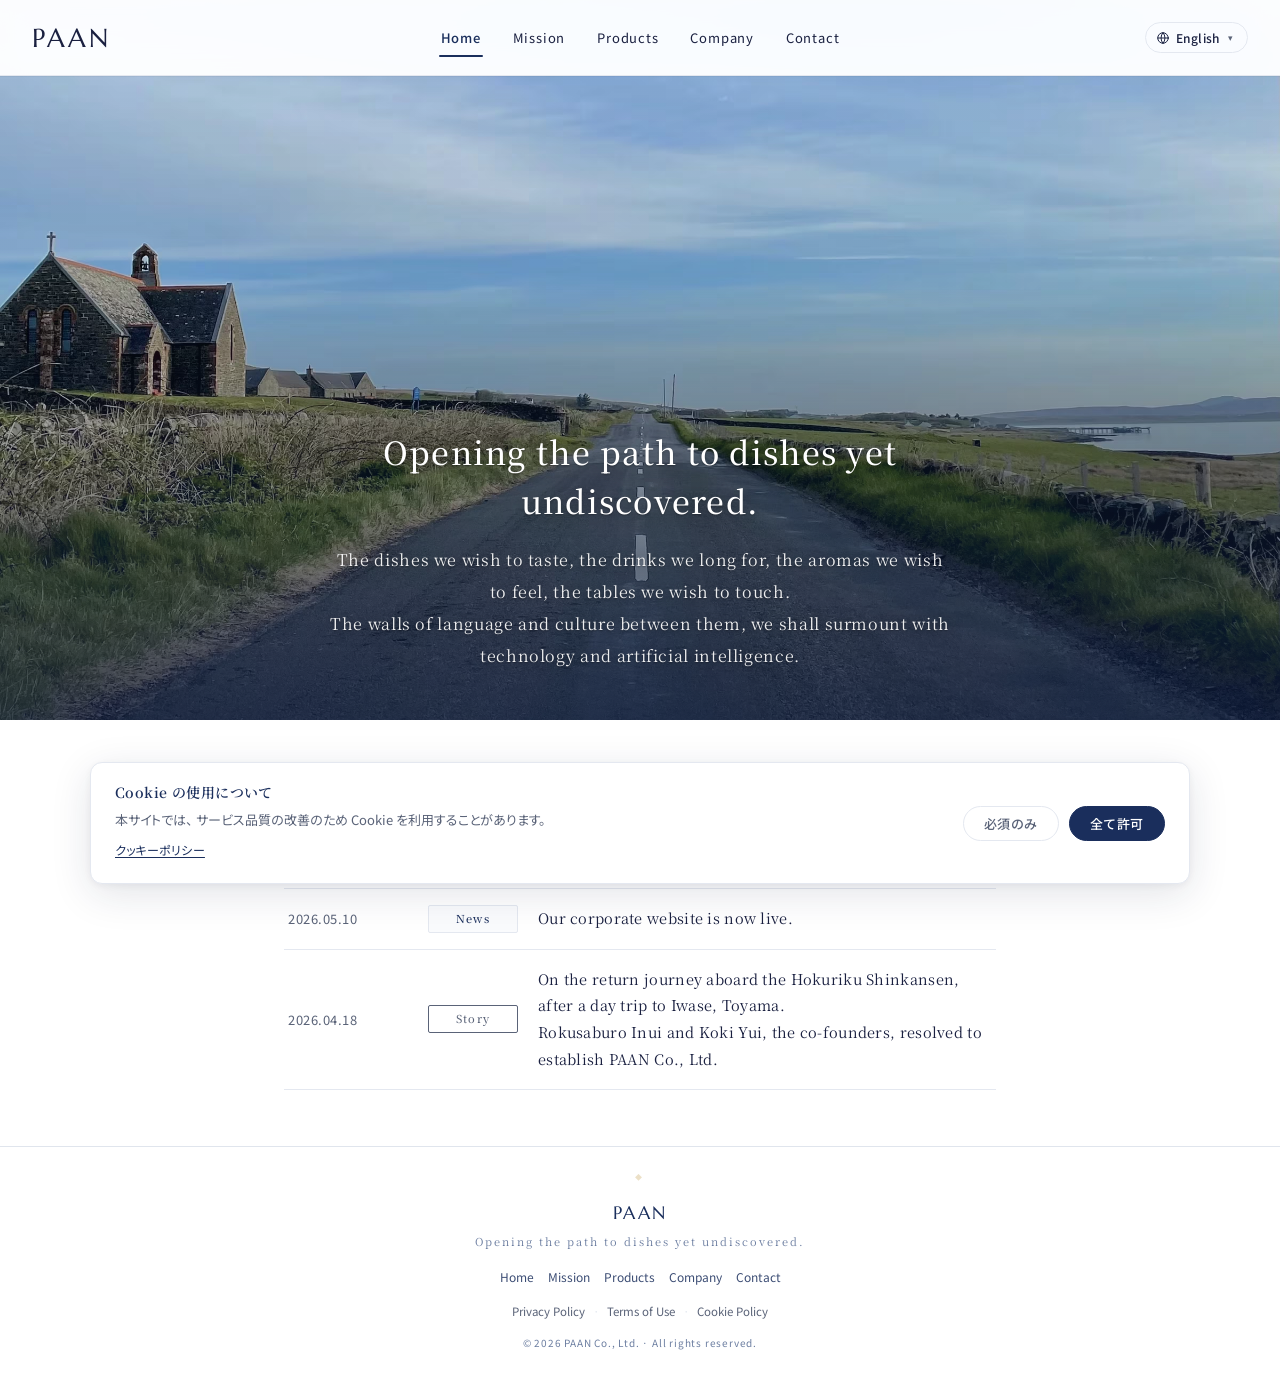
==== commit c8e53fed: "v45: SEO for founder name query - add 乾 禄三郎 to message page title (13 langs + static), add personal " ====
--- a/index.html
+++ b/index.html
@@ -60,10 +60,10 @@
 <meta name="twitter:card" content="summary_large_image">
 <meta name="twitter:image" content="https://www.paan.co.jp/og/og-ja.png">
 
-<link rel="icon" type="image/png" sizes="32x32" href="/favicon-32.png?v=39">
-<link rel="icon" type="image/png" sizes="16x16" href="/favicon-16.png?v=39">
-<link rel="shortcut icon" href="/favicon.ico?v=39">
-<link rel="apple-touch-icon" sizes="180x180" href="/apple-touch-icon.png?v=39">
+<link rel="icon" type="image/png" sizes="32x32" href="/favicon-32.png?v=44">
+<link rel="icon" type="image/png" sizes="16x16" href="/favicon-16.png?v=44">
+<link rel="shortcut icon" href="/favicon.ico?v=44">
+<link rel="apple-touch-icon" sizes="180x180" href="/apple-touch-icon.png?v=44">
 <link rel="manifest" href="/site.webmanifest">
 
 <!-- v30.33: hero image preload for LCP -->
@@ -75,8 +75,8 @@
 <link rel="preconnect" href="https://fonts.gstatic.com" crossorigin>
 <link href="https://fonts.googleapis.com/css2?family=Marcellus&family=Playfair+Display:wght@400;500;600&family=Noto+Serif+JP:wght@400;500&family=Noto+Sans+JP:wght@400;500;700&display=swap" rel="stylesheet">
 
-<link rel="stylesheet" href="/style.css?v=39">
-<link rel="stylesheet" href="/cookie-consent.css?v=39">
+<link rel="stylesheet" href="/style.css?v=44">
+<link rel="stylesheet" href="/cookie-consent.css?v=44">
 <script src="/i18n.js" defer></script>
 <script src="/header-footer.js" defer></script>
 <script src="/paan-anim.js" defer></script>
@@ -97,6 +97,7 @@
     {
       "@type": "Person",
       "name": "乾 禄三郎",
+      "sameAs": [ "https://www.facebook.com/roku.inui", "https://www.linkedin.com/in/roku-inui", "https://www.kushinobo.co.jp/recruit.html" ],
       "alternateName": "Rokusaburo INUI",
       "jobTitle": "代表取締役 / CEO"
     },
--- a/style.css
+++ b/style.css
@@ -150,25 +150,27 @@
   background:transparent;
   border:1px solid var(--paan-line);
   border-radius:999px;
-  padding:6px 12px;
+  padding:6px 14px 6px 10px;
   font-family:'Noto Sans JP', sans-serif;
-  font-size:12.5px;
+  font-size:13px;
   color:var(--paan-ink);
   cursor:pointer;
   transition:all 0.15s;
 }
 
 .mp-locale-button:hover {
-  border-color:var(--paan-primary-soft);
+  border-color:var(--paan-primary);
   background:var(--paan-card);
 }
 
 .mp-locale-flag {
-  font-size:14px;
+  display:inline-flex;
+  align-items:center;
   line-height:1;
 }
 
 .mp-locale-name {
+  font-size:12px;
   font-weight:500;
   letter-spacing:0.04em;
 }
